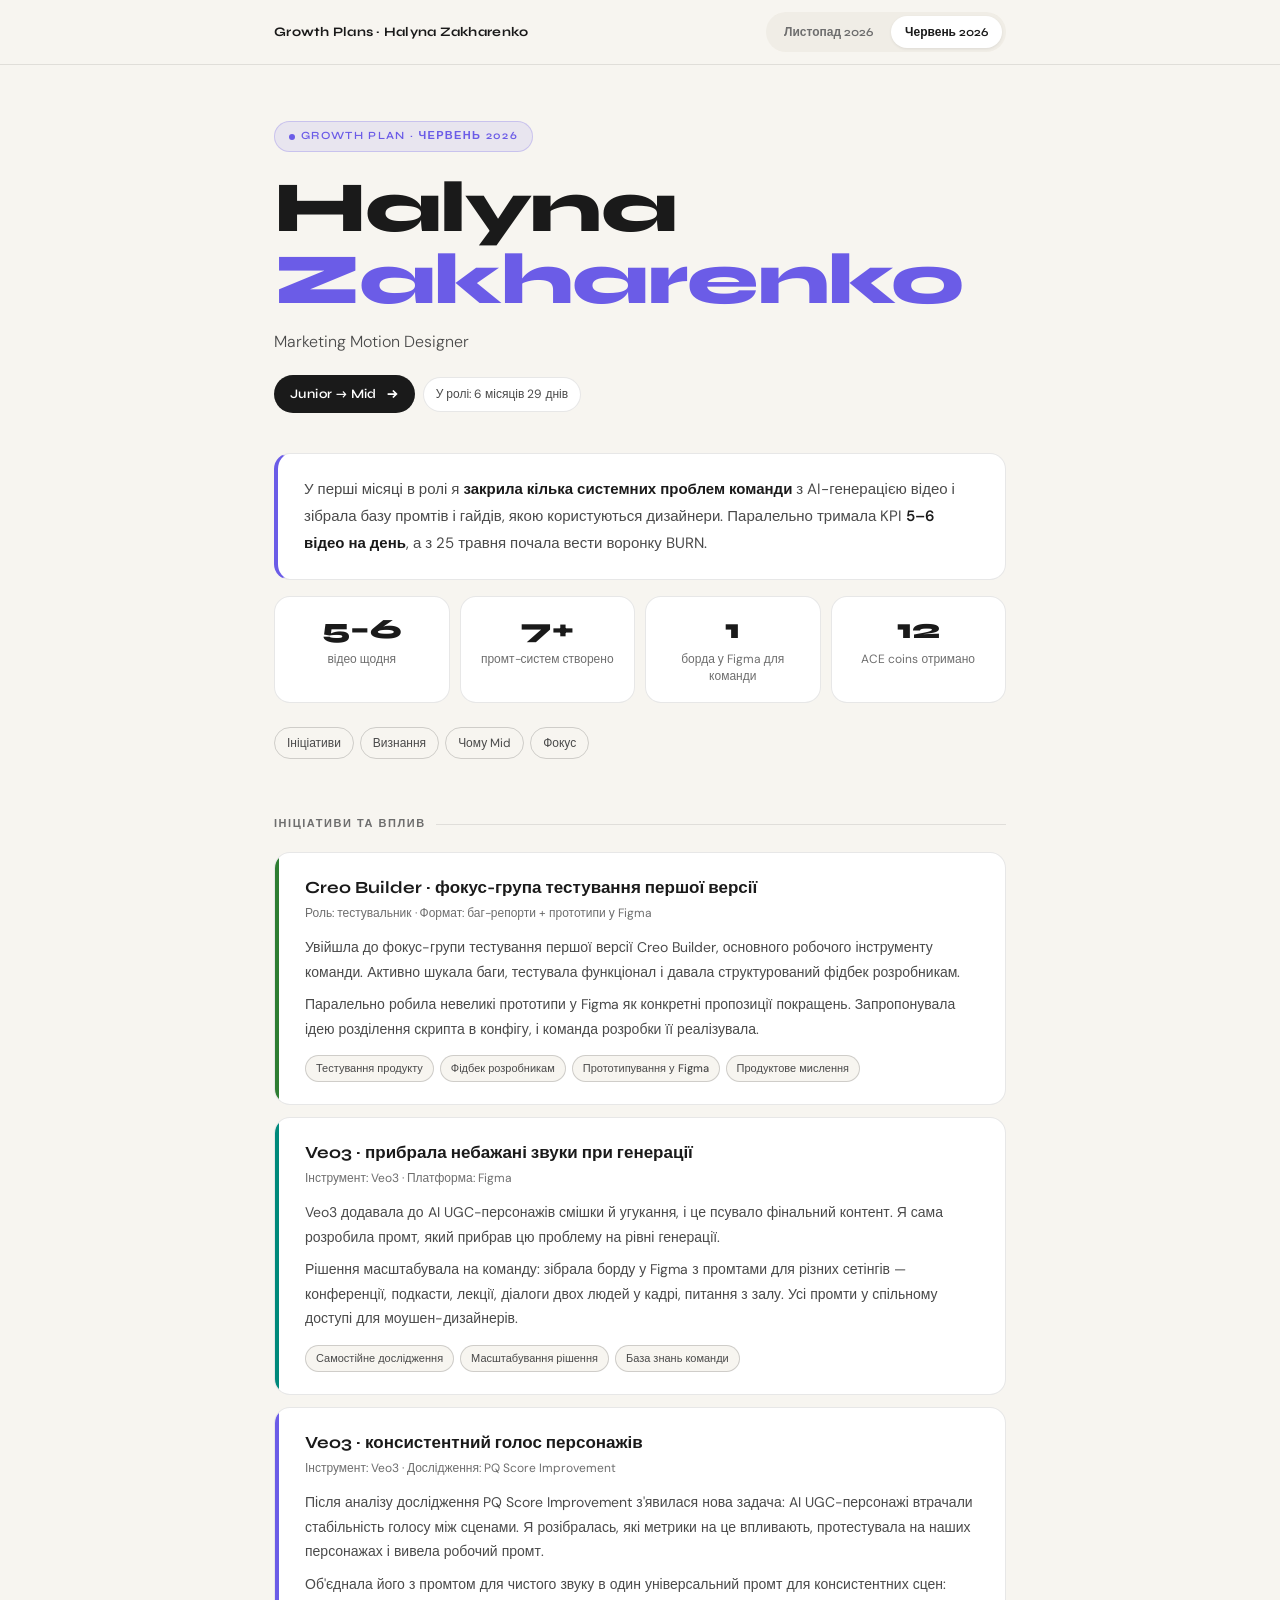
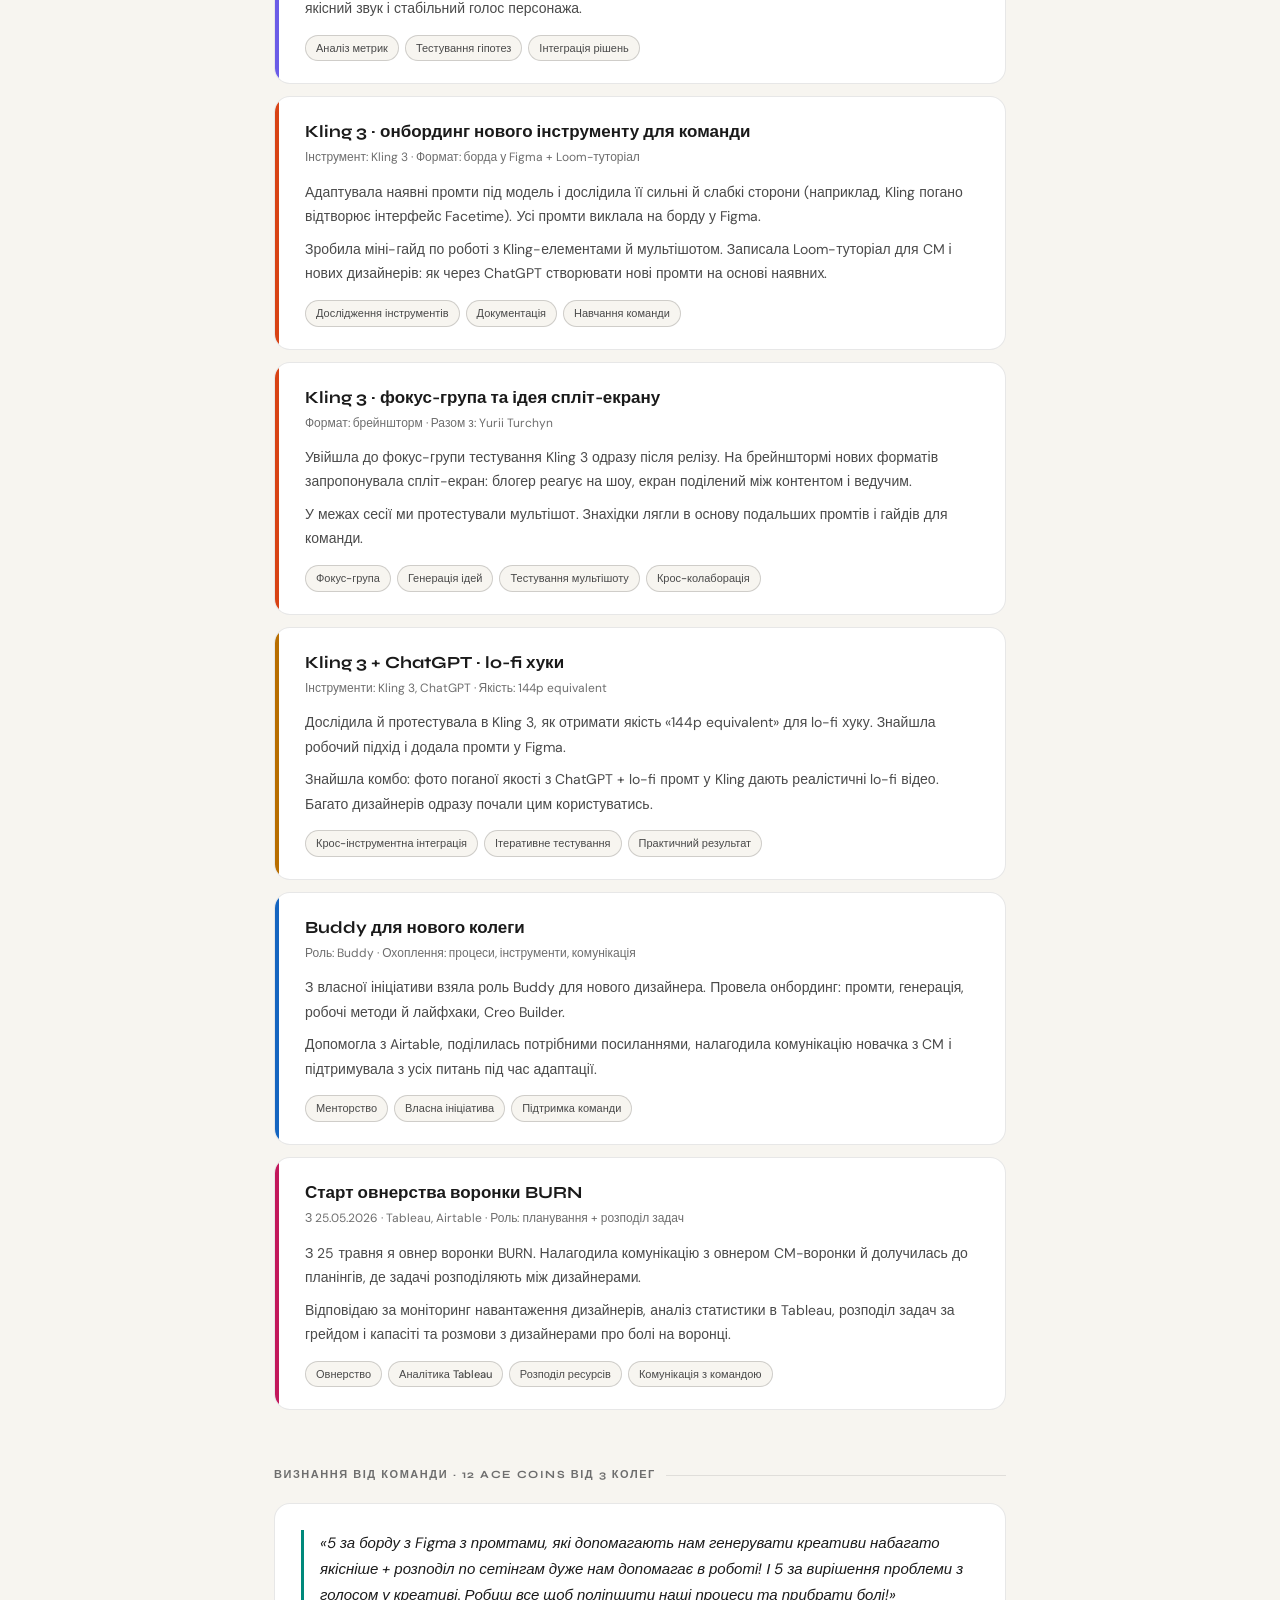
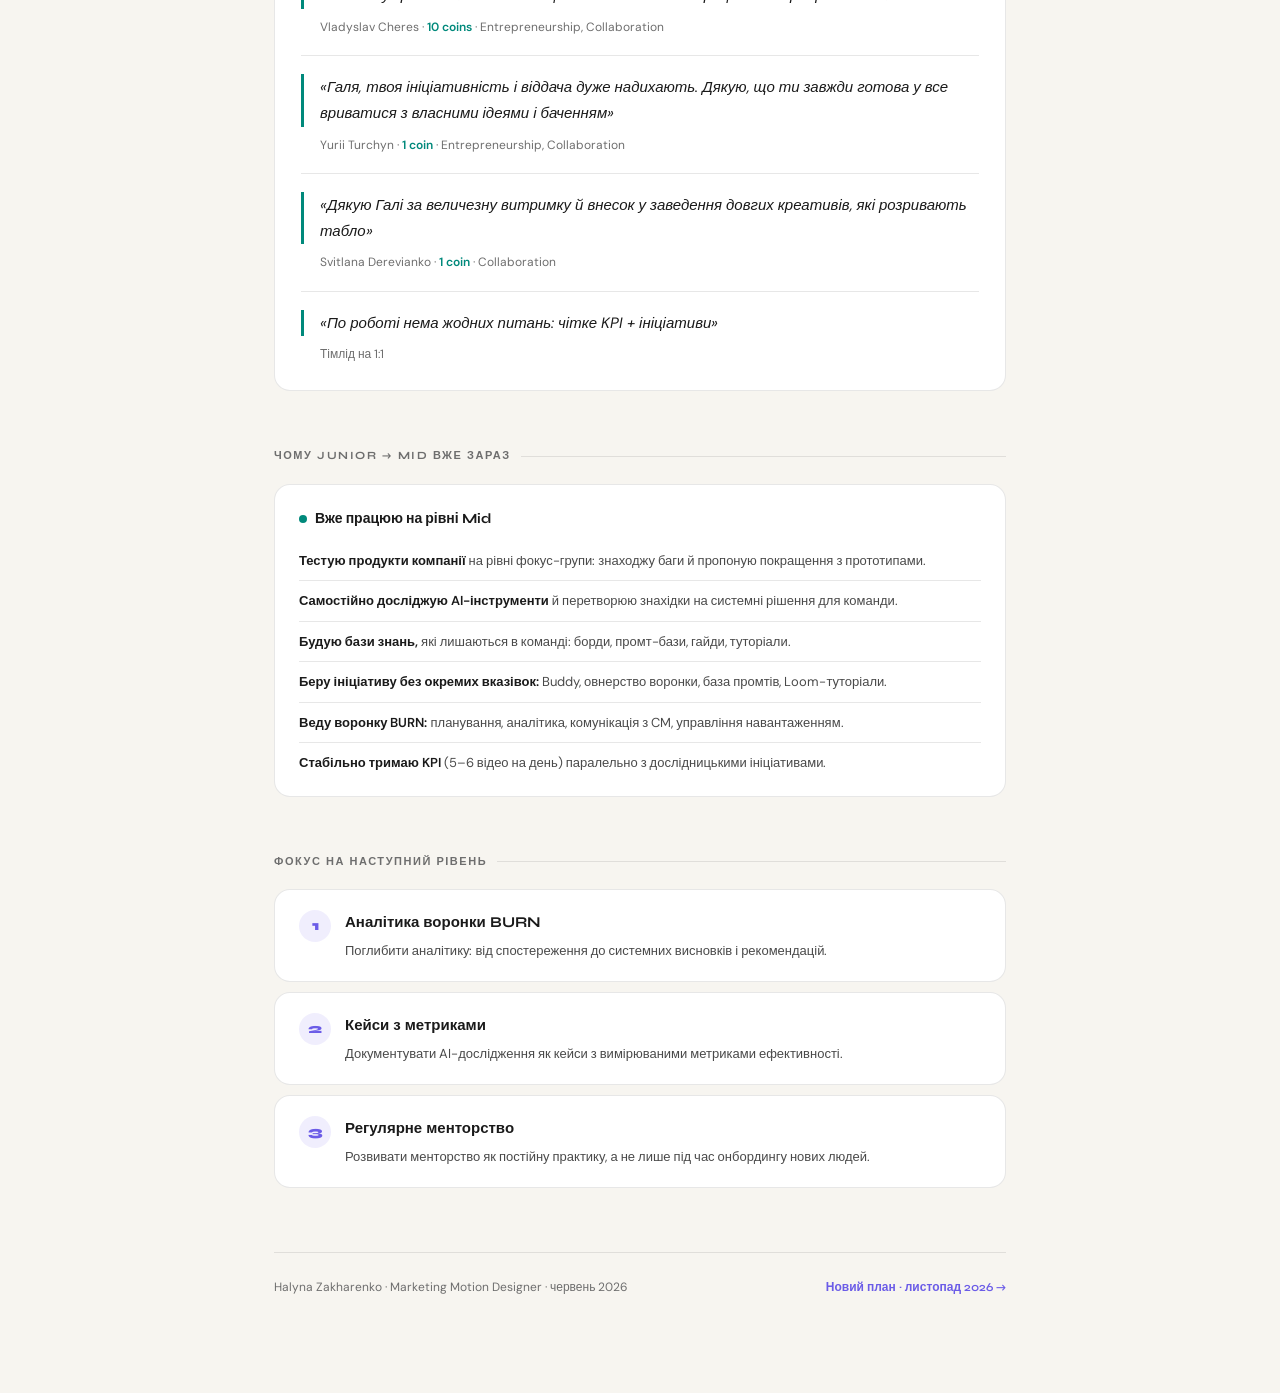
==== index.html @ 4dfcb48e "Restyle June 2026 growth plan with shared styles" ====
<!DOCTYPE html>
<html lang="uk">
<head>
<meta charset="UTF-8">
<meta name="viewport" content="width=device-width, initial-scale=1.0">
<meta name="robots" content="noindex, nofollow">
<title>Growth Plan · червень 2026</title>
<link rel="preconnect" href="https://fonts.googleapis.com">
<link rel="preconnect" href="https://fonts.gstatic.com" crossorigin>
<link href="https://fonts.googleapis.com/css2?family=Syne:wght@400;500;600;700;800&family=DM+Sans:ital,wght@0,300;0,400;0,500;0,600;1,300&display=swap" rel="stylesheet">
<link rel="stylesheet" href="assets/plan.css">
</head>
<body>
<header class="topbar">
  <div class="topbar-inner">
    <div class="brand">Growth Plans · Halyna Zakharenko</div>
    <nav class="switch" aria-label="Growth plans">
      <a href="2026-11/">Листопад 2026</a>
      <a href="./" aria-current="page">Червень 2026</a>
    </nav>
  </div>
</header>

<main class="page">
  <div class="hero">
    <div class="hero-tag">Growth Plan · червень 2026</div>
    <h1 class="hero-name">Halyna<br><span>Zakharenko</span></h1>
    <p class="hero-role">Marketing Motion Designer</p>
    <div class="hero-row">
      <span class="hero-goal">Junior → Mid <svg viewBox="0 0 16 16" fill="none" stroke="currentColor" stroke-width="2" aria-hidden="true"><path d="M3 8h10M9 4l4 4-4 4"/></svg></span>
      <span class="chip">У ролі: 6 місяців 29 днів</span>
    </div>
  </div>

  <p class="summary">
    У перші місяці в ролі я <strong>закрила кілька системних проблем команди</strong> з AI-генерацією відео і зібрала базу промтів і гайдів, якою користуються дизайнери. Паралельно тримала KPI <strong>5–6 відео на день</strong>, а з 25 травня почала вести воронку BURN.
  </p>

  <div class="metrics">
    <div class="metric"><div class="metric-val">5–6</div><div class="metric-label">відео щодня</div></div>
    <div class="metric"><div class="metric-val">7+</div><div class="metric-label">промт-систем створено</div></div>
    <div class="metric"><div class="metric-val">1</div><div class="metric-label">борда у Figma для команди</div></div>
    <div class="metric"><div class="metric-val">12</div><div class="metric-label">ACE coins отримано</div></div>
  </div>

  <nav class="toc" aria-label="Розділи">
    <a href="#initiatives">Ініціативи</a>
    <a href="#recognition">Визнання</a>
    <a href="#why">Чому Mid</a>
    <a href="#focus">Фокус</a>
  </nav>

  <section class="section" id="initiatives">
    <h2 class="section-label">Ініціативи та вплив</h2>

    <article class="card c-green">
      <h3 class="card-title">Creo Builder · фокус-група тестування першої версії</h3>
      <p class="card-meta">Роль: тестувальник · Формат: баг-репорти + прототипи у Figma</p>
      <div class="card-body">
        <p>Увійшла до фокус-групи тестування першої версії Creo Builder, основного робочого інструменту команди. Активно шукала баги, тестувала функціонал і давала структурований фідбек розробникам.</p>
        <p>Паралельно робила невеликі прототипи у Figma як конкретні пропозиції покращень. Запропонувала ідею розділення скрипта в конфігу, і команда розробки її реалізувала.</p>
      </div>
      <div class="tags"><span class="tag">Тестування продукту</span><span class="tag">Фідбек розробникам</span><span class="tag">Прототипування у Figma</span><span class="tag">Продуктове мислення</span></div>
    </article>

    <article class="card c-teal">
      <h3 class="card-title">Veo3 · прибрала небажані звуки при генерації</h3>
      <p class="card-meta">Інструмент: Veo3 · Платформа: Figma</p>
      <div class="card-body">
        <p>Veo3 додавала до AI UGC-персонажів смішки й угукання, і це псувало фінальний контент. Я сама розробила промт, який прибрав цю проблему на рівні генерації.</p>
        <p>Рішення масштабувала на команду: зібрала борду у Figma з промтами для різних сетінгів — конференції, подкасти, лекції, діалоги двох людей у кадрі, питання з залу. Усі промти у спільному доступі для моушен-дизайнерів.</p>
      </div>
      <div class="tags"><span class="tag">Самостійне дослідження</span><span class="tag">Масштабування рішення</span><span class="tag">База знань команди</span></div>
    </article>

    <article class="card c-purple">
      <h3 class="card-title">Veo3 · консистентний голос персонажів</h3>
      <p class="card-meta">Інструмент: Veo3 · Дослідження: PQ Score Improvement</p>
      <div class="card-body">
        <p>Після аналізу дослідження PQ Score Improvement з'явилася нова задача: AI UGC-персонажі втрачали стабільність голосу між сценами. Я розібралась, які метрики на це впливають, протестувала на наших персонажах і вивела робочий промт.</p>
        <p>Об'єднала його з промтом для чистого звуку в один універсальний промт для консистентних сцен: якісний звук і стабільний голос персонажа.</p>
      </div>
      <div class="tags"><span class="tag">Аналіз метрик</span><span class="tag">Тестування гіпотез</span><span class="tag">Інтеграція рішень</span></div>
    </article>

    <article class="card c-coral">
      <h3 class="card-title">Kling 3 · онбординг нового інструменту для команди</h3>
      <p class="card-meta">Інструмент: Kling 3 · Формат: борда у Figma + Loom-туторіал</p>
      <div class="card-body">
        <p>Адаптувала наявні промти під модель і дослідила її сильні й слабкі сторони (наприклад, Kling погано відтворює інтерфейс Facetime). Усі промти виклала на борду у Figma.</p>
        <p>Зробила міні-гайд по роботі з Kling-елементами й мультішотом. Записала Loom-туторіал для CM і нових дизайнерів: як через ChatGPT створювати нові промти на основі наявних.</p>
      </div>
      <div class="tags"><span class="tag">Дослідження інструментів</span><span class="tag">Документація</span><span class="tag">Навчання команди</span></div>
    </article>

    <article class="card c-coral">
      <h3 class="card-title">Kling 3 · фокус-група та ідея спліт-екрану</h3>
      <p class="card-meta">Формат: брейншторм · Разом з: Yurii Turchyn</p>
      <div class="card-body">
        <p>Увійшла до фокус-групи тестування Kling 3 одразу після релізу. На брейнштормі нових форматів запропонувала спліт-екран: блогер реагує на шоу, екран поділений між контентом і ведучим.</p>
        <p>У межах сесії ми протестували мультішот. Знахідки лягли в основу подальших промтів і гайдів для команди.</p>
      </div>
      <div class="tags"><span class="tag">Фокус-група</span><span class="tag">Генерація ідей</span><span class="tag">Тестування мультішоту</span><span class="tag">Крос-колаборація</span></div>
    </article>

    <article class="card c-amber">
      <h3 class="card-title">Kling 3 + ChatGPT · lo-fi хуки</h3>
      <p class="card-meta">Інструменти: Kling 3, ChatGPT · Якість: 144p equivalent</p>
      <div class="card-body">
        <p>Дослідила й протестувала в Kling 3, як отримати якість «144p equivalent» для lo-fi хуку. Знайшла робочий підхід і додала промти у Figma.</p>
        <p>Знайшла комбо: фото поганої якості з ChatGPT + lo-fi промт у Kling дають реалістичні lo-fi відео. Багато дизайнерів одразу почали цим користуватись.</p>
      </div>
      <div class="tags"><span class="tag">Крос-інструментна інтеграція</span><span class="tag">Ітеративне тестування</span><span class="tag">Практичний результат</span></div>
    </article>

    <article class="card c-blue">
      <h3 class="card-title">Buddy для нового колеги</h3>
      <p class="card-meta">Роль: Buddy · Охоплення: процеси, інструменти, комунікація</p>
      <div class="card-body">
        <p>З власної ініціативи взяла роль Buddy для нового дизайнера. Провела онбординг: промти, генерація, робочі методи й лайфхаки, Creo Builder.</p>
        <p>Допомогла з Airtable, поділилась потрібними посиланнями, налагодила комунікацію новачка з CM і підтримувала з усіх питань під час адаптації.</p>
      </div>
      <div class="tags"><span class="tag">Менторство</span><span class="tag">Власна ініціатива</span><span class="tag">Підтримка команди</span></div>
    </article>

    <article class="card c-pink">
      <h3 class="card-title">Старт овнерства воронки BURN</h3>
      <p class="card-meta">З 25.05.2026 · Tableau, Airtable · Роль: планування + розподіл задач</p>
      <div class="card-body">
        <p>З 25 травня я овнер воронки BURN. Налагодила комунікацію з овнером CM-воронки й долучилась до планінгів, де задачі розподіляють між дизайнерами.</p>
        <p>Відповідаю за моніторинг навантаження дизайнерів, аналіз статистики в Tableau, розподіл задач за грейдом і капасіті та розмови з дизайнерами про болі на воронці.</p>
      </div>
      <div class="tags"><span class="tag">Овнерство</span><span class="tag">Аналітика Tableau</span><span class="tag">Розподіл ресурсів</span><span class="tag">Комунікація з командою</span></div>
    </article>
  </section>

  <section class="section" id="recognition">
    <h2 class="section-label">Визнання від команди · 12 ACE coins від 3 колег</h2>
    <div class="quotes">
      <div class="quote">
        <p class="quote-text">«5 за борду з Figma з промтами, які допомагають нам генерувати креативи набагато якісніше + розподіл по сетінгам дуже нам допомагає в роботі! І 5 за вирішення проблеми з голосом у креативі. Робиш все щоб поліпшити наші процеси та прибрати болі!»</p>
        <p class="quote-meta">Vladyslav Cheres · <b>10 coins</b> · Entrepreneurship, Collaboration</p>
      </div>
      <div class="quote">
        <p class="quote-text">«Галя, твоя ініціативність і віддача дуже надихають. Дякую, що ти завжди готова у все вриватися з власними ідеями і баченням»</p>
        <p class="quote-meta">Yurii Turchyn · <b>1 coin</b> · Entrepreneurship, Collaboration</p>
      </div>
      <div class="quote">
        <p class="quote-text">«Дякую Галі за величезну витримку й внесок у заведення довгих креативів, які розривають табло»</p>
        <p class="quote-meta">Svitlana Derevianko · <b>1 coin</b> · Collaboration</p>
      </div>
      <div class="quote">
        <p class="quote-text">«По роботі нема жодних питань: чітке KPI + ініціативи»</p>
        <p class="quote-meta">Тімлід на 1:1</p>
      </div>
    </div>
  </section>

  <section class="section" id="why">
    <h2 class="section-label">Чому Junior → Mid вже зараз</h2>
    <div class="panel" style="--c: var(--teal)">
      <h3 class="panel-title">Вже працюю на рівні Mid</h3>
      <div class="item"><b>Тестую продукти компанії</b> на рівні фокус-групи: знаходжу баги й пропоную покращення з прототипами.</div>
      <div class="item"><b>Самостійно досліджую AI-інструменти</b> й перетворюю знахідки на системні рішення для команди.</div>
      <div class="item"><b>Будую бази знань,</b> які лишаються в команді: борди, промт-бази, гайди, туторіали.</div>
      <div class="item"><b>Беру ініціативу без окремих вказівок:</b> Buddy, овнерство воронки, база промтів, Loom-туторіали.</div>
      <div class="item"><b>Веду воронку BURN:</b> планування, аналітика, комунікація з CM, управління навантаженням.</div>
      <div class="item"><b>Стабільно тримаю KPI</b> (5–6 відео на день) паралельно з дослідницькими ініціативами.</div>
    </div>
  </section>

  <section class="section" id="focus">
    <h2 class="section-label">Фокус на наступний рівень</h2>
    <div class="goal">
      <div class="goal-num">1</div>
      <div><h3 class="goal-title">Аналітика воронки BURN</h3><p class="goal-body">Поглибити аналітику: від спостереження до системних висновків і рекомендацій.</p></div>
    </div>
    <div class="goal">
      <div class="goal-num">2</div>
      <div><h3 class="goal-title">Кейси з метриками</h3><p class="goal-body">Документувати AI-дослідження як кейси з вимірюваними метриками ефективності.</p></div>
    </div>
    <div class="goal">
      <div class="goal-num">3</div>
      <div><h3 class="goal-title">Регулярне менторство</h3><p class="goal-body">Розвивати менторство як постійну практику, а не лише під час онбордингу нових людей.</p></div>
    </div>
  </section>

  <footer class="footer">
    <span>Halyna Zakharenko · Marketing Motion Designer · червень 2026</span>
    <a href="2026-11/">Новий план · листопад 2026 →</a>
  </footer>
</main>
</body>
</html>
---- assets/plan.css ----
/* Shared styles for all growth plans */
*, *::before, *::after { box-sizing: border-box; margin: 0; padding: 0; }

:root {
  --bg: #F7F5F0; --surface: #FFFFFF; --surface2: #F0EDE6;
  --ink: #1A1A1A; --text: #4A4A4A; --muted: #6E6E6E;
  --border: rgba(26,26,26,0.1); --border-strong: rgba(26,26,26,0.18);
  --accent: #6B5CE7; --accent-soft: rgba(107,92,231,0.1); --accent-line: rgba(107,92,231,0.25);
  --pink: #C2185B; --teal: #00897B; --amber: #B86E00; --blue: #1565C0; --green: #2E7D32; --coral: #D84315;
  --btn-bg: #1A1A1A; --btn-fg: #FFFFFF;
  --topbar: rgba(247,245,240,0.85);
  --font-display: 'Syne', sans-serif; --font-body: 'DM Sans', sans-serif;
  --radius: 16px; --radius-sm: 10px;
}
@media (prefers-color-scheme: dark) {
  :root:not([data-theme="light"]) {
    --bg: #141414; --surface: #1E1E1E; --surface2: #262626;
    --ink: #F2F0EB; --text: #C9C6BF; --muted: #9C988F;
    --border: rgba(255,255,255,0.09); --border-strong: rgba(255,255,255,0.18);
    --accent: #A79DFF; --accent-soft: rgba(167,157,255,0.12); --accent-line: rgba(167,157,255,0.3);
    --pink: #F06292; --teal: #4DB6AC; --amber: #FFB74D; --blue: #64B5F6; --green: #81C784; --coral: #FF8A65;
    --btn-bg: #F2F0EB; --btn-fg: #141414;
    --topbar: rgba(20,20,20,0.85);
  }
}
:root[data-theme="dark"] {
  --bg: #141414; --surface: #1E1E1E; --surface2: #262626;
  --ink: #F2F0EB; --text: #C9C6BF; --muted: #9C988F;
  --border: rgba(255,255,255,0.09); --border-strong: rgba(255,255,255,0.18);
  --accent: #A79DFF; --accent-soft: rgba(167,157,255,0.12); --accent-line: rgba(167,157,255,0.3);
  --pink: #F06292; --teal: #4DB6AC; --amber: #FFB74D; --blue: #64B5F6; --green: #81C784; --coral: #FF8A65;
  --btn-bg: #F2F0EB; --btn-fg: #141414;
  --topbar: rgba(20,20,20,0.85);
}

html { scroll-behavior: smooth; }
body { background: var(--bg); color: var(--ink); font-family: var(--font-body); font-size: 15px; line-height: 1.7; -webkit-font-smoothing: antialiased; min-height: 100vh; }
a { color: var(--accent); text-underline-offset: 3px; }
a:focus-visible { outline: 2px solid var(--accent); outline-offset: 3px; border-radius: 6px; }

/* Top bar: switch between plans */
.topbar { position: sticky; top: 0; z-index: 10; background: var(--topbar); backdrop-filter: saturate(1.4) blur(10px); -webkit-backdrop-filter: saturate(1.4) blur(10px); border-bottom: 1px solid var(--border); }
.topbar-inner { max-width: 780px; margin: 0 auto; padding: 12px 24px; display: flex; align-items: center; justify-content: space-between; gap: 16px; }
.brand { font-family: var(--font-display); font-size: 13px; font-weight: 700; letter-spacing: 0.02em; color: var(--ink); white-space: nowrap; }
.switch { display: flex; gap: 4px; background: var(--surface2); padding: 4px; border-radius: 40px; }
.switch a { font-family: var(--font-display); font-size: 12px; font-weight: 600; color: var(--muted); text-decoration: none; padding: 6px 14px; border-radius: 40px; white-space: nowrap; transition: color .15s, background .15s; }
.switch a:hover { color: var(--ink); }
.switch a[aria-current="page"] { background: var(--surface); color: var(--ink); box-shadow: 0 1px 3px rgba(0,0,0,0.08); }

.page { max-width: 780px; margin: 0 auto; padding: 56px 24px 96px; }

/* Hero */
.hero { margin-bottom: 40px; }
.hero-tag { display: inline-flex; align-items: center; gap: 6px; font-family: var(--font-display); font-size: 11px; font-weight: 600; letter-spacing: 0.12em; text-transform: uppercase; color: var(--accent); background: var(--accent-soft); border: 1px solid var(--accent-line); padding: 5px 14px; border-radius: 40px; margin-bottom: 20px; }
.hero-tag::before { content: ''; width: 6px; height: 6px; border-radius: 50%; background: var(--accent); }
.hero-name { font-family: var(--font-display); font-size: clamp(40px, 9vw, 72px); font-weight: 800; line-height: 1.0; letter-spacing: -0.02em; margin-bottom: 12px; }
.hero-name span { color: var(--accent); }
.hero-role { font-size: 16px; color: var(--text); font-weight: 300; margin-bottom: 20px; }
.hero-row { display: flex; flex-wrap: wrap; align-items: center; gap: 8px; }
.chip { font-size: 12px; color: var(--text); background: var(--surface); border: 1px solid var(--border); padding: 6px 12px; border-radius: 40px; }
.hero-goal { display: inline-flex; align-items: center; gap: 8px; background: var(--btn-bg); color: var(--btn-fg); font-family: var(--font-display); font-size: 13px; font-weight: 600; letter-spacing: 0.03em; padding: 8px 16px; border-radius: 40px; }
.hero-goal svg { width: 14px; height: 14px; }

/* Summary */
.summary { background: var(--surface); border: 1px solid var(--border); border-left: 4px solid var(--accent); border-radius: var(--radius); padding: 22px 26px; margin-bottom: 16px; color: var(--text); line-height: 1.8; }
.summary strong { color: var(--ink); font-weight: 600; }

/* Metrics */
.metrics { display: grid; grid-template-columns: repeat(4, 1fr); gap: 10px; margin-bottom: 56px; }
.metric { background: var(--surface); border: 1px solid var(--border); border-radius: var(--radius); padding: 18px 14px; text-align: center; }
.metric-val { font-family: var(--font-display); font-size: 28px; font-weight: 800; line-height: 1; margin-bottom: 8px; }
.metric-val small { font-size: 15px; font-weight: 600; color: var(--muted); }
.metric-label { font-size: 12px; color: var(--muted); line-height: 1.35; }

/* Section nav */
.toc { display: flex; flex-wrap: wrap; gap: 6px; margin: -32px 0 56px; }
.toc a { font-size: 12px; color: var(--text); text-decoration: none; padding: 5px 12px; border: 1px solid var(--border-strong); border-radius: 40px; transition: border-color .15s, color .15s; }
.toc a:hover { color: var(--accent); border-color: var(--accent); }

/* Sections */
.section { margin-bottom: 56px; scroll-margin-top: 72px; }
.section-label { font-family: var(--font-display); font-size: 11px; font-weight: 700; letter-spacing: 0.14em; text-transform: uppercase; color: var(--muted); margin-bottom: 18px; display: flex; align-items: center; gap: 10px; }
.section-label::after { content: ''; flex: 1; height: 1px; background: var(--border); }

/* Achievement cards */
.card { --c: var(--accent); background: var(--surface); border: 1px solid var(--border); border-radius: var(--radius); padding: 24px 26px 22px 30px; margin-bottom: 12px; position: relative; overflow: hidden; }
.card::before { content: ''; position: absolute; inset: 0 auto 0 0; width: 4px; background: var(--c); }
.c-pink { --c: var(--pink); } .c-teal { --c: var(--teal); } .c-purple { --c: var(--accent); }
.c-amber { --c: var(--amber); } .c-blue { --c: var(--blue); } .c-green { --c: var(--green); } .c-coral { --c: var(--coral); }
.card-title { font-family: var(--font-display); font-size: 17px; font-weight: 700; line-height: 1.3; }
.card-meta { font-size: 12px; color: var(--muted); margin: 4px 0 12px; }
.card-body { font-size: 14px; color: var(--text); line-height: 1.75; margin-bottom: 14px; }
.card-body p + p { margin-top: 8px; }
.tags { display: flex; flex-wrap: wrap; gap: 6px; }
.tag { font-size: 11px; font-weight: 500; padding: 3px 10px; border-radius: 20px; border: 1px solid var(--border-strong); color: var(--text); background: var(--bg); }

/* Two-column panels */
.grid2 { display: grid; grid-template-columns: 1fr 1fr; gap: 12px; }
.panel { background: var(--surface); border: 1px solid var(--border); border-radius: var(--radius); padding: 22px 24px; }
.panel-title { font-family: var(--font-display); font-size: 14px; font-weight: 700; margin-bottom: 10px; display: flex; align-items: center; gap: 8px; }
.panel-title::before { content: ''; width: 8px; height: 8px; border-radius: 50%; background: var(--c, var(--accent)); flex-shrink: 0; }
.item { font-size: 13px; color: var(--text); line-height: 1.65; padding: 9px 0; border-bottom: 1px solid var(--border); }
.item:last-child { border-bottom: none; padding-bottom: 0; }
.item b { color: var(--ink); font-weight: 600; }

/* Before / after */
.compare { background: var(--surface); border: 1px solid var(--border); border-radius: var(--radius); overflow: hidden; }
.compare-row { display: grid; grid-template-columns: 1fr 1.2fr 1.6fr; gap: 16px; padding: 14px 24px; border-bottom: 1px solid var(--border); font-size: 13px; color: var(--text); line-height: 1.6; }
.compare-row:last-child { border-bottom: none; }
.compare-head { background: var(--surface2); font-family: var(--font-display); font-size: 10px; font-weight: 700; letter-spacing: 0.12em; text-transform: uppercase; color: var(--muted); }
.compare-row .dir { font-family: var(--font-display); font-weight: 700; color: var(--ink); }
.compare-row .now { color: var(--ink); }

/* Recognition */
.quotes { background: var(--surface); border: 1px solid var(--border); border-radius: var(--radius); padding: 8px 26px; }
.quote { padding: 18px 0; border-bottom: 1px solid var(--border); }
.quote:last-child { border-bottom: none; }
.quote-text { font-size: 15px; color: var(--ink); line-height: 1.75; font-style: italic; border-left: 3px solid var(--teal); padding-left: 16px; margin-bottom: 8px; }
.quote-meta { font-size: 12px; color: var(--muted); padding-left: 19px; }
.quote-meta b { color: var(--teal); font-weight: 600; }

/* Goals */
.goal { background: var(--surface); border: 1px solid var(--border); border-radius: var(--radius); padding: 20px 24px; margin-bottom: 10px; display: grid; grid-template-columns: 32px 1fr; gap: 14px; }
.goal-num { width: 32px; height: 32px; border-radius: 50%; background: var(--accent-soft); color: var(--accent); font-family: var(--font-display); font-weight: 800; font-size: 14px; display: flex; align-items: center; justify-content: center; }
.goal-title { font-family: var(--font-display); font-size: 15px; font-weight: 700; margin-bottom: 4px; }
.goal-body { font-size: 13px; color: var(--text); line-height: 1.65; }
.goal-check { margin-top: 8px; font-size: 12px; color: var(--muted); }

/* Footer */
.footer { margin-top: 64px; padding-top: 24px; border-top: 1px solid var(--border); display: flex; justify-content: space-between; align-items: center; gap: 16px; flex-wrap: wrap; font-size: 12px; color: var(--muted); }
.footer a { font-family: var(--font-display); font-weight: 600; text-decoration: none; }

/* Motion */
@keyframes fadeUp { from { opacity: 0; transform: translateY(16px); } to { opacity: 1; transform: none; } }
.hero, .summary, .metrics { animation: fadeUp .5s ease both; }
.summary { animation-delay: .05s; } .metrics { animation-delay: .1s; }
@media (prefers-reduced-motion: reduce) { html { scroll-behavior: auto; } .hero, .summary, .metrics { animation: none; } }

/* Mobile */
@media (max-width: 600px) {
  .topbar-inner { padding: 10px 16px; }
  .brand { display: none; }
  .switch { width: 100%; } .switch a { flex: 1; text-align: center; }
  .page { padding: 36px 16px 72px; }
  .metrics { grid-template-columns: repeat(2, 1fr); }
  .grid2 { grid-template-columns: 1fr; }
  .card { padding: 20px 18px 18px 22px; }
  .compare-row { grid-template-columns: 1fr; gap: 2px; padding: 14px 18px; }
  .compare-head { display: none; }
  .compare-row .was::before { content: 'Було: '; color: var(--muted); }
  .compare-row .now::before { content: 'Стало: '; color: var(--muted); }
  .quotes { padding: 4px 18px; }
}
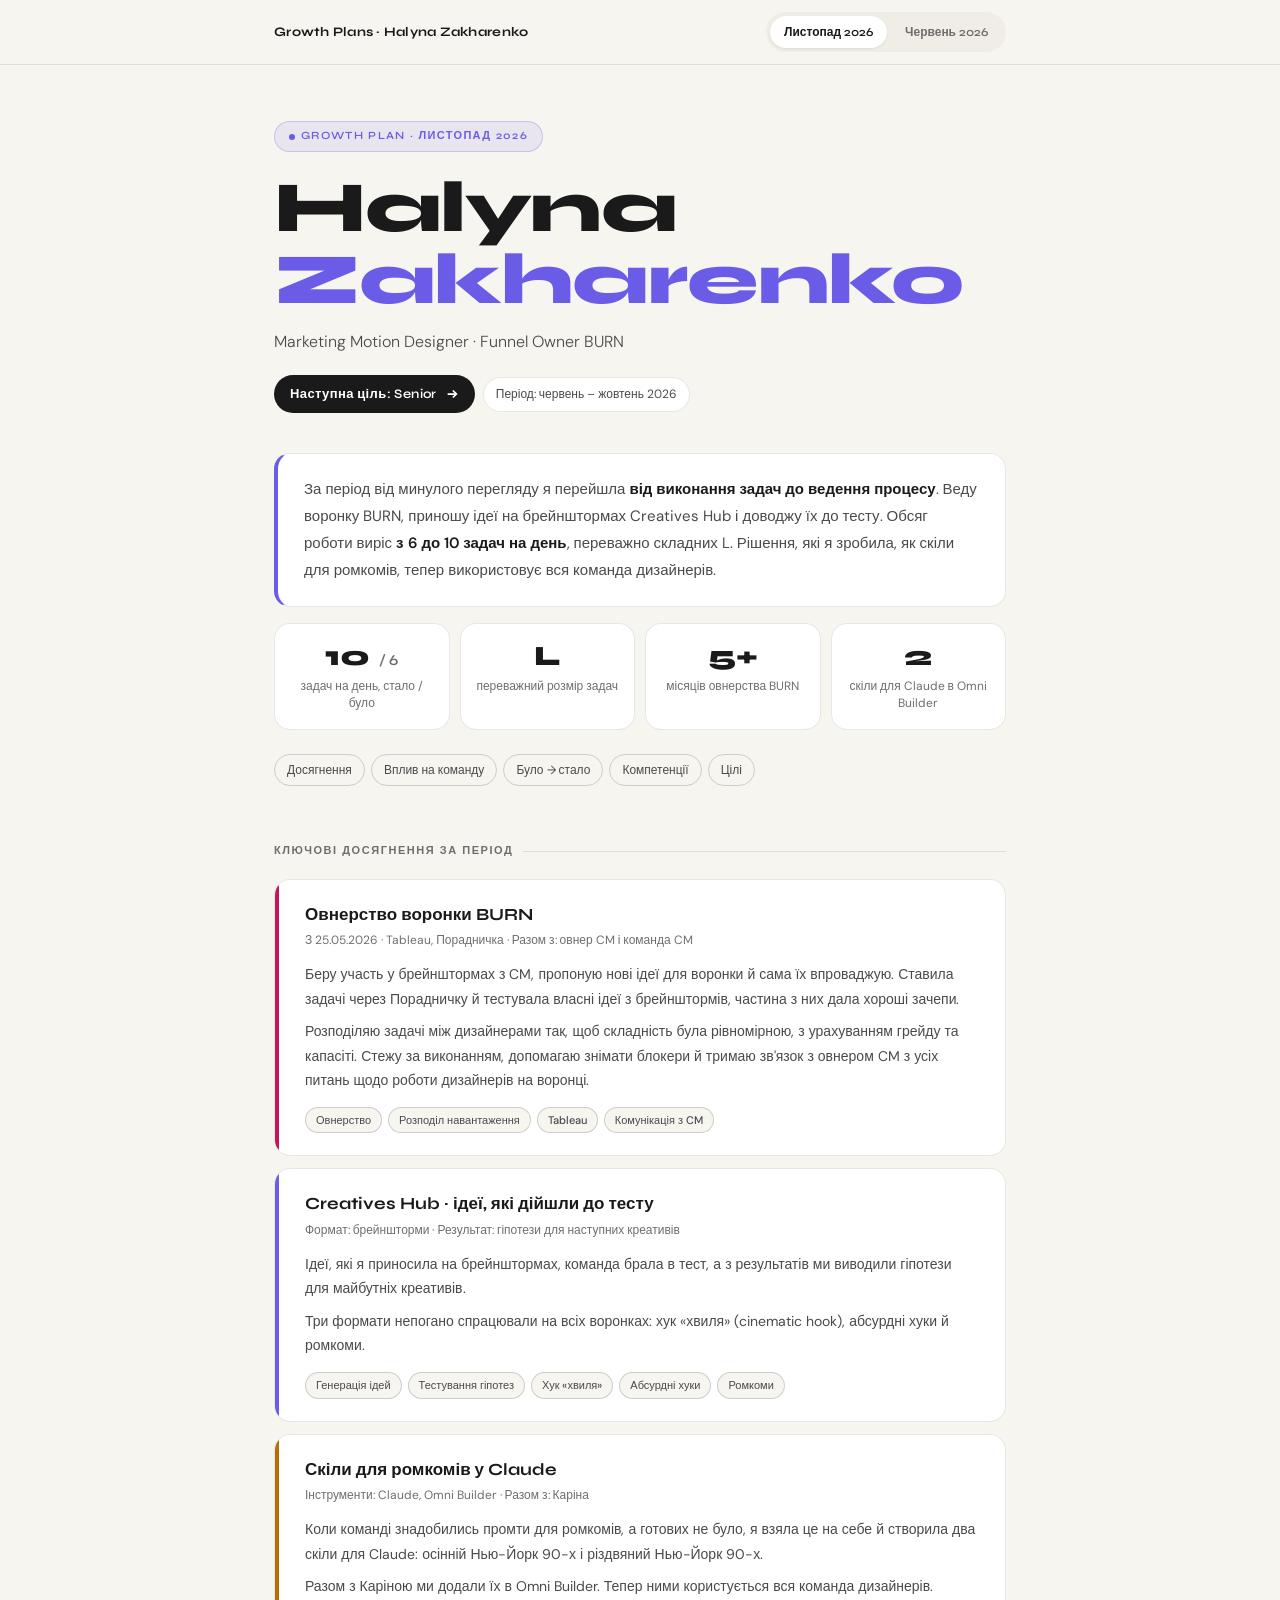
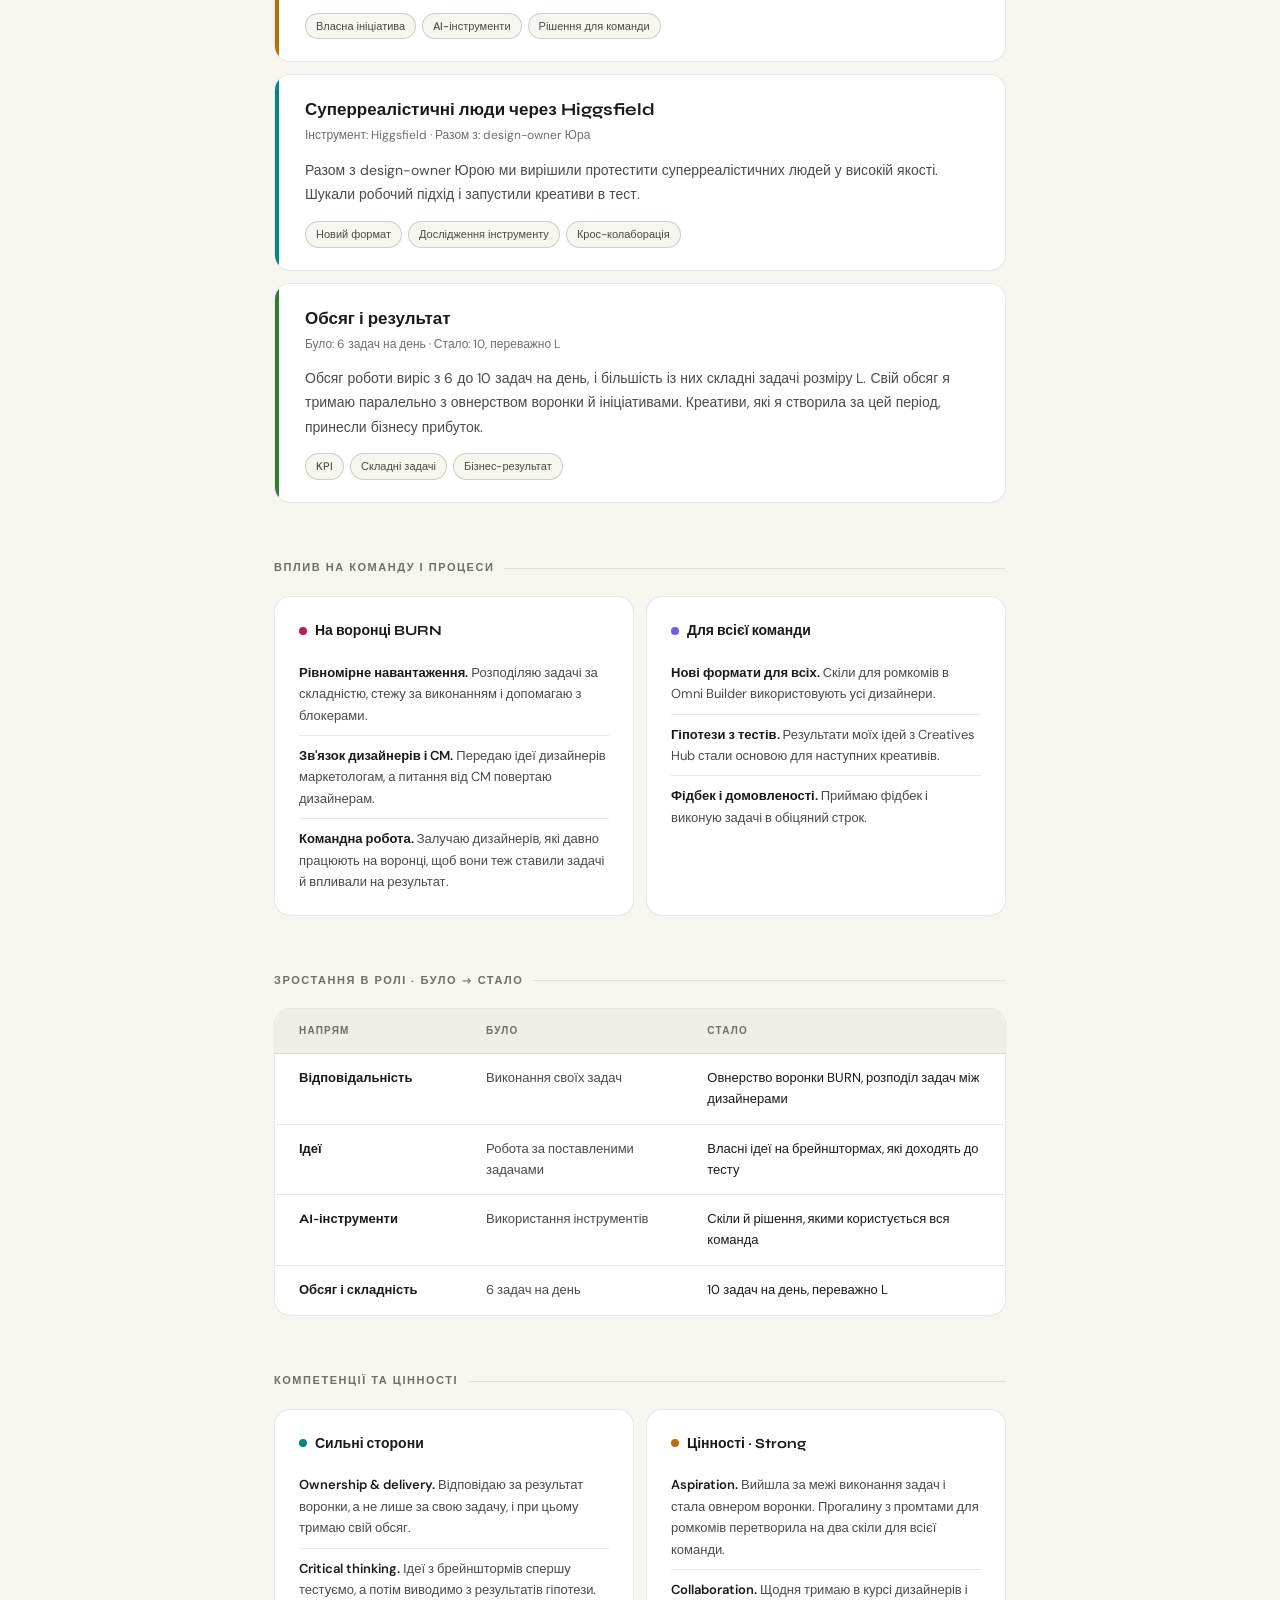
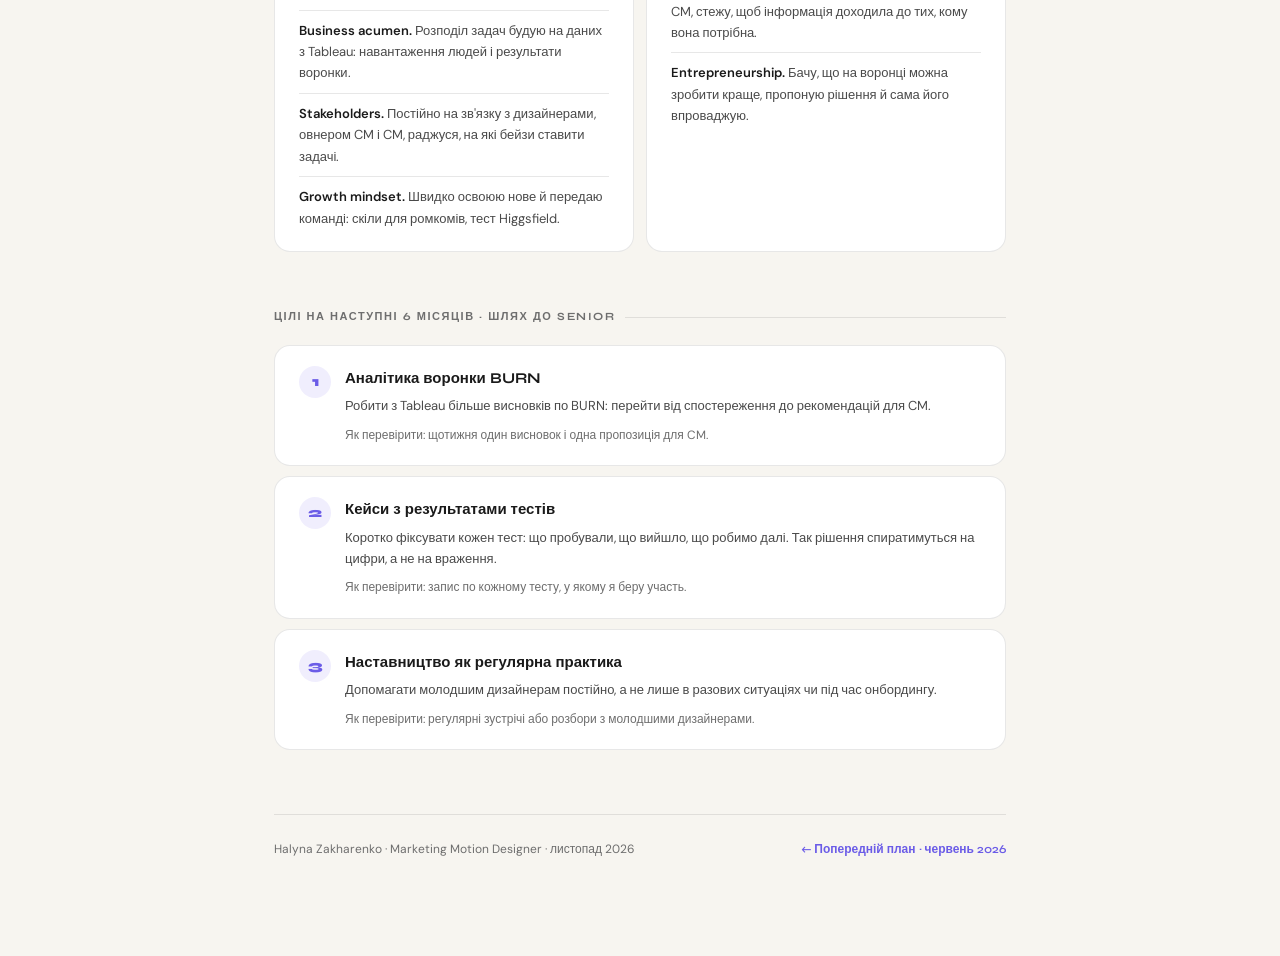
==== commit f4fab1a7: "Show latest growth plan at the root" ====
--- a/index.html
+++ b/index.html
@@ -4,7 +4,7 @@
 <meta charset="UTF-8">
 <meta name="viewport" content="width=device-width, initial-scale=1.0">
 <meta name="robots" content="noindex, nofollow">
-<title>Growth Plan · червень 2026</title>
+<title>Growth Plan · листопад 2026</title>
 <link rel="preconnect" href="https://fonts.googleapis.com">
 <link rel="preconnect" href="https://fonts.gstatic.com" crossorigin>
 <link href="https://fonts.googleapis.com/css2?family=Syne:wght@400;500;600;700;800&family=DM+Sans:ital,wght@0,300;0,400;0,500;0,600;1,300&display=swap" rel="stylesheet">
@@ -15,179 +15,162 @@
   <div class="topbar-inner">
     <div class="brand">Growth Plans · Halyna Zakharenko</div>
     <nav class="switch" aria-label="Growth plans">
-      <a href="2026-11/">Листопад 2026</a>
-      <a href="./" aria-current="page">Червень 2026</a>
+      <a href="./" aria-current="page">Листопад 2026</a>
+      <a href="2026-06/">Червень 2026</a>
     </nav>
   </div>
 </header>
 
 <main class="page">
   <div class="hero">
-    <div class="hero-tag">Growth Plan · червень 2026</div>
+    <div class="hero-tag">Growth Plan · листопад 2026</div>
     <h1 class="hero-name">Halyna<br><span>Zakharenko</span></h1>
-    <p class="hero-role">Marketing Motion Designer</p>
+    <p class="hero-role">Marketing Motion Designer · Funnel Owner BURN</p>
     <div class="hero-row">
-      <span class="hero-goal">Junior → Mid <svg viewBox="0 0 16 16" fill="none" stroke="currentColor" stroke-width="2" aria-hidden="true"><path d="M3 8h10M9 4l4 4-4 4"/></svg></span>
-      <span class="chip">У ролі: 6 місяців 29 днів</span>
+      <span class="hero-goal">Наступна ціль: Senior <svg viewBox="0 0 16 16" fill="none" stroke="currentColor" stroke-width="2" aria-hidden="true"><path d="M3 8h10M9 4l4 4-4 4"/></svg></span>
+      <span class="chip">Період: червень – жовтень 2026</span>
     </div>
   </div>
 
   <p class="summary">
-    У перші місяці в ролі я <strong>закрила кілька системних проблем команди</strong> з AI-генерацією відео і зібрала базу промтів і гайдів, якою користуються дизайнери. Паралельно тримала KPI <strong>5–6 відео на день</strong>, а з 25 травня почала вести воронку BURN.
+    За період від минулого перегляду я перейшла <strong>від виконання задач до ведення процесу</strong>. Веду воронку BURN, приношу ідеї на брейнштормах Creatives Hub і доводжу їх до тесту. Обсяг роботи виріс <strong>з 6 до 10 задач на день</strong>, переважно складних L. Рішення, які я зробила, як скіли для ромкомів, тепер використовує вся команда дизайнерів.
   </p>
 
   <div class="metrics">
-    <div class="metric"><div class="metric-val">5–6</div><div class="metric-label">відео щодня</div></div>
-    <div class="metric"><div class="metric-val">7+</div><div class="metric-label">промт-систем створено</div></div>
-    <div class="metric"><div class="metric-val">1</div><div class="metric-label">борда у Figma для команди</div></div>
-    <div class="metric"><div class="metric-val">12</div><div class="metric-label">ACE coins отримано</div></div>
+    <div class="metric"><div class="metric-val">10 <small>/ 6</small></div><div class="metric-label">задач на день, стало / було</div></div>
+    <div class="metric"><div class="metric-val">L</div><div class="metric-label">переважний розмір задач</div></div>
+    <div class="metric"><div class="metric-val">5+</div><div class="metric-label">місяців овнерства BURN</div></div>
+    <div class="metric"><div class="metric-val">2</div><div class="metric-label">скіли для Claude в Omni Builder</div></div>
   </div>
 
   <nav class="toc" aria-label="Розділи">
-    <a href="#initiatives">Ініціативи</a>
-    <a href="#recognition">Визнання</a>
-    <a href="#why">Чому Mid</a>
-    <a href="#focus">Фокус</a>
+    <a href="#achievements">Досягнення</a>
+    <a href="#impact">Вплив на команду</a>
+    <a href="#growth">Було → стало</a>
+    <a href="#competencies">Компетенції</a>
+    <a href="#goals">Цілі</a>
   </nav>
 
-  <section class="section" id="initiatives">
-    <h2 class="section-label">Ініціативи та вплив</h2>
+  <section class="section" id="achievements">
+    <h2 class="section-label">Ключові досягнення за період</h2>
 
-    <article class="card c-green">
-      <h3 class="card-title">Creo Builder · фокус-група тестування першої версії</h3>
-      <p class="card-meta">Роль: тестувальник · Формат: баг-репорти + прототипи у Figma</p>
+    <article class="card c-pink">
+      <h3 class="card-title">Овнерство воронки BURN</h3>
+      <p class="card-meta">З 25.05.2026 · Tableau, Порадничка · Разом з: овнер CM і команда CM</p>
       <div class="card-body">
-        <p>Увійшла до фокус-групи тестування першої версії Creo Builder, основного робочого інструменту команди. Активно шукала баги, тестувала функціонал і давала структурований фідбек розробникам.</p>
-        <p>Паралельно робила невеликі прототипи у Figma як конкретні пропозиції покращень. Запропонувала ідею розділення скрипта в конфігу, і команда розробки її реалізувала.</p>
+        <p>Беру участь у брейнштормах з CM, пропоную нові ідеї для воронки й сама їх впроваджую. Ставила задачі через Порадничку й тестувала власні ідеї з брейнштормів, частина з них дала хороші зачепи.</p>
+        <p>Розподіляю задачі між дизайнерами так, щоб складність була рівномірною, з урахуванням грейду та капасіті. Стежу за виконанням, допомагаю знімати блокери й тримаю зв'язок з овнером CM з усіх питань щодо роботи дизайнерів на воронці.</p>
       </div>
-      <div class="tags"><span class="tag">Тестування продукту</span><span class="tag">Фідбек розробникам</span><span class="tag">Прототипування у Figma</span><span class="tag">Продуктове мислення</span></div>
+      <div class="tags"><span class="tag">Овнерство</span><span class="tag">Розподіл навантаження</span><span class="tag">Tableau</span><span class="tag">Комунікація з CM</span></div>
+    </article>
+
+    <article class="card c-purple">
+      <h3 class="card-title">Creatives Hub · ідеї, які дійшли до тесту</h3>
+      <p class="card-meta">Формат: брейншторми · Результат: гіпотези для наступних креативів</p>
+      <div class="card-body">
+        <p>Ідеї, які я приносила на брейнштормах, команда брала в тест, а з результатів ми виводили гіпотези для майбутніх креативів.</p>
+        <p>Три формати непогано спрацювали на всіх воронках: хук «хвиля» (cinematic hook), абсурдні хуки й ромкоми.</p>
+      </div>
+      <div class="tags"><span class="tag">Генерація ідей</span><span class="tag">Тестування гіпотез</span><span class="tag">Хук «хвиля»</span><span class="tag">Абсурдні хуки</span><span class="tag">Ромкоми</span></div>
+    </article>
+
+    <article class="card c-amber">
+      <h3 class="card-title">Скіли для ромкомів у Claude</h3>
+      <p class="card-meta">Інструменти: Claude, Omni Builder · Разом з: Каріна</p>
+      <div class="card-body">
+        <p>Коли команді знадобились промти для ромкомів, а готових не було, я взяла це на себе й створила два скіли для Claude: осінній Нью-Йорк 90-х і різдвяний Нью-Йорк 90-х.</p>
+        <p>Разом з Каріною ми додали їх в Omni Builder. Тепер ними користується вся команда дизайнерів.</p>
+      </div>
+      <div class="tags"><span class="tag">Власна ініціатива</span><span class="tag">AI-інструменти</span><span class="tag">Рішення для команди</span></div>
     </article>
 
     <article class="card c-teal">
-      <h3 class="card-title">Veo3 · прибрала небажані звуки при генерації</h3>
-      <p class="card-meta">Інструмент: Veo3 · Платформа: Figma</p>
+      <h3 class="card-title">Суперреалістичні люди через Higgsfield</h3>
+      <p class="card-meta">Інструмент: Higgsfield · Разом з: design-owner Юра</p>
       <div class="card-body">
-        <p>Veo3 додавала до AI UGC-персонажів смішки й угукання, і це псувало фінальний контент. Я сама розробила промт, який прибрав цю проблему на рівні генерації.</p>
-        <p>Рішення масштабувала на команду: зібрала борду у Figma з промтами для різних сетінгів — конференції, подкасти, лекції, діалоги двох людей у кадрі, питання з залу. Усі промти у спільному доступі для моушен-дизайнерів.</p>
+        <p>Разом з design-owner Юрою ми вирішили протестити суперреалістичних людей у високій якості. Шукали робочий підхід і запустили креативи в тест.</p>
       </div>
-      <div class="tags"><span class="tag">Самостійне дослідження</span><span class="tag">Масштабування рішення</span><span class="tag">База знань команди</span></div>
+      <div class="tags"><span class="tag">Новий формат</span><span class="tag">Дослідження інструменту</span><span class="tag">Крос-колаборація</span></div>
     </article>
 
-    <article class="card c-purple">
-      <h3 class="card-title">Veo3 · консистентний голос персонажів</h3>
-      <p class="card-meta">Інструмент: Veo3 · Дослідження: PQ Score Improvement</p>
+    <article class="card c-green">
+      <h3 class="card-title">Обсяг і результат</h3>
+      <p class="card-meta">Було: 6 задач на день · Стало: 10, переважно L</p>
       <div class="card-body">
-        <p>Після аналізу дослідження PQ Score Improvement з'явилася нова задача: AI UGC-персонажі втрачали стабільність голосу між сценами. Я розібралась, які метрики на це впливають, протестувала на наших персонажах і вивела робочий промт.</p>
-        <p>Об'єднала його з промтом для чистого звуку в один універсальний промт для консистентних сцен: якісний звук і стабільний голос персонажа.</p>
+        <p>Обсяг роботи виріс з 6 до 10 задач на день, і більшість із них складні задачі розміру L. Свій обсяг я тримаю паралельно з овнерством воронки й ініціативами. Креативи, які я створила за цей період, принесли бізнесу прибуток.</p>
       </div>
-      <div class="tags"><span class="tag">Аналіз метрик</span><span class="tag">Тестування гіпотез</span><span class="tag">Інтеграція рішень</span></div>
-    </article>
-
-    <article class="card c-coral">
-      <h3 class="card-title">Kling 3 · онбординг нового інструменту для команди</h3>
-      <p class="card-meta">Інструмент: Kling 3 · Формат: борда у Figma + Loom-туторіал</p>
-      <div class="card-body">
-        <p>Адаптувала наявні промти під модель і дослідила її сильні й слабкі сторони (наприклад, Kling погано відтворює інтерфейс Facetime). Усі промти виклала на борду у Figma.</p>
-        <p>Зробила міні-гайд по роботі з Kling-елементами й мультішотом. Записала Loom-туторіал для CM і нових дизайнерів: як через ChatGPT створювати нові промти на основі наявних.</p>
-      </div>
-      <div class="tags"><span class="tag">Дослідження інструментів</span><span class="tag">Документація</span><span class="tag">Навчання команди</span></div>
-    </article>
-
-    <article class="card c-coral">
-      <h3 class="card-title">Kling 3 · фокус-група та ідея спліт-екрану</h3>
-      <p class="card-meta">Формат: брейншторм · Разом з: Yurii Turchyn</p>
-      <div class="card-body">
-        <p>Увійшла до фокус-групи тестування Kling 3 одразу після релізу. На брейнштормі нових форматів запропонувала спліт-екран: блогер реагує на шоу, екран поділений між контентом і ведучим.</p>
-        <p>У межах сесії ми протестували мультішот. Знахідки лягли в основу подальших промтів і гайдів для команди.</p>
-      </div>
-      <div class="tags"><span class="tag">Фокус-група</span><span class="tag">Генерація ідей</span><span class="tag">Тестування мультішоту</span><span class="tag">Крос-колаборація</span></div>
-    </article>
-
-    <article class="card c-amber">
-      <h3 class="card-title">Kling 3 + ChatGPT · lo-fi хуки</h3>
-      <p class="card-meta">Інструменти: Kling 3, ChatGPT · Якість: 144p equivalent</p>
-      <div class="card-body">
-        <p>Дослідила й протестувала в Kling 3, як отримати якість «144p equivalent» для lo-fi хуку. Знайшла робочий підхід і додала промти у Figma.</p>
-        <p>Знайшла комбо: фото поганої якості з ChatGPT + lo-fi промт у Kling дають реалістичні lo-fi відео. Багато дизайнерів одразу почали цим користуватись.</p>
-      </div>
-      <div class="tags"><span class="tag">Крос-інструментна інтеграція</span><span class="tag">Ітеративне тестування</span><span class="tag">Практичний результат</span></div>
-    </article>
-
-    <article class="card c-blue">
-      <h3 class="card-title">Buddy для нового колеги</h3>
-      <p class="card-meta">Роль: Buddy · Охоплення: процеси, інструменти, комунікація</p>
-      <div class="card-body">
-        <p>З власної ініціативи взяла роль Buddy для нового дизайнера. Провела онбординг: промти, генерація, робочі методи й лайфхаки, Creo Builder.</p>
-        <p>Допомогла з Airtable, поділилась потрібними посиланнями, налагодила комунікацію новачка з CM і підтримувала з усіх питань під час адаптації.</p>
-      </div>
-      <div class="tags"><span class="tag">Менторство</span><span class="tag">Власна ініціатива</span><span class="tag">Підтримка команди</span></div>
-    </article>
-
-    <article class="card c-pink">
-      <h3 class="card-title">Старт овнерства воронки BURN</h3>
-      <p class="card-meta">З 25.05.2026 · Tableau, Airtable · Роль: планування + розподіл задач</p>
-      <div class="card-body">
-        <p>З 25 травня я овнер воронки BURN. Налагодила комунікацію з овнером CM-воронки й долучилась до планінгів, де задачі розподіляють між дизайнерами.</p>
-        <p>Відповідаю за моніторинг навантаження дизайнерів, аналіз статистики в Tableau, розподіл задач за грейдом і капасіті та розмови з дизайнерами про болі на воронці.</p>
-      </div>
-      <div class="tags"><span class="tag">Овнерство</span><span class="tag">Аналітика Tableau</span><span class="tag">Розподіл ресурсів</span><span class="tag">Комунікація з командою</span></div>
+      <div class="tags"><span class="tag">KPI</span><span class="tag">Складні задачі</span><span class="tag">Бізнес-результат</span></div>
     </article>
   </section>
 
-  <section class="section" id="recognition">
-    <h2 class="section-label">Визнання від команди · 12 ACE coins від 3 колег</h2>
-    <div class="quotes">
-      <div class="quote">
-        <p class="quote-text">«5 за борду з Figma з промтами, які допомагають нам генерувати креативи набагато якісніше + розподіл по сетінгам дуже нам допомагає в роботі! І 5 за вирішення проблеми з голосом у креативі. Робиш все щоб поліпшити наші процеси та прибрати болі!»</p>
-        <p class="quote-meta">Vladyslav Cheres · <b>10 coins</b> · Entrepreneurship, Collaboration</p>
+  <section class="section" id="impact">
+    <h2 class="section-label">Вплив на команду і процеси</h2>
+    <div class="grid2">
+      <div class="panel" style="--c: var(--pink)">
+        <h3 class="panel-title">На воронці BURN</h3>
+        <div class="item"><b>Рівномірне навантаження.</b> Розподіляю задачі за складністю, стежу за виконанням і допомагаю з блокерами.</div>
+        <div class="item"><b>Зв'язок дизайнерів і CM.</b> Передаю ідеї дизайнерів маркетологам, а питання від CM повертаю дизайнерам.</div>
+        <div class="item"><b>Командна робота.</b> Залучаю дизайнерів, які давно працюють на воронці, щоб вони теж ставили задачі й впливали на результат.</div>
       </div>
-      <div class="quote">
-        <p class="quote-text">«Галя, твоя ініціативність і віддача дуже надихають. Дякую, що ти завжди готова у все вриватися з власними ідеями і баченням»</p>
-        <p class="quote-meta">Yurii Turchyn · <b>1 coin</b> · Entrepreneurship, Collaboration</p>
-      </div>
-      <div class="quote">
-        <p class="quote-text">«Дякую Галі за величезну витримку й внесок у заведення довгих креативів, які розривають табло»</p>
-        <p class="quote-meta">Svitlana Derevianko · <b>1 coin</b> · Collaboration</p>
-      </div>
-      <div class="quote">
-        <p class="quote-text">«По роботі нема жодних питань: чітке KPI + ініціативи»</p>
-        <p class="quote-meta">Тімлід на 1:1</p>
+      <div class="panel" style="--c: var(--accent)">
+        <h3 class="panel-title">Для всієї команди</h3>
+        <div class="item"><b>Нові формати для всіх.</b> Скіли для ромкомів в Omni Builder використовують усі дизайнери.</div>
+        <div class="item"><b>Гіпотези з тестів.</b> Результати моїх ідей з Creatives Hub стали основою для наступних креативів.</div>
+        <div class="item"><b>Фідбек і домовленості.</b> Приймаю фідбек і виконую задачі в обіцяний строк.</div>
       </div>
     </div>
   </section>
 
-  <section class="section" id="why">
-    <h2 class="section-label">Чому Junior → Mid вже зараз</h2>
-    <div class="panel" style="--c: var(--teal)">
-      <h3 class="panel-title">Вже працюю на рівні Mid</h3>
-      <div class="item"><b>Тестую продукти компанії</b> на рівні фокус-групи: знаходжу баги й пропоную покращення з прототипами.</div>
-      <div class="item"><b>Самостійно досліджую AI-інструменти</b> й перетворюю знахідки на системні рішення для команди.</div>
-      <div class="item"><b>Будую бази знань,</b> які лишаються в команді: борди, промт-бази, гайди, туторіали.</div>
-      <div class="item"><b>Беру ініціативу без окремих вказівок:</b> Buddy, овнерство воронки, база промтів, Loom-туторіали.</div>
-      <div class="item"><b>Веду воронку BURN:</b> планування, аналітика, комунікація з CM, управління навантаженням.</div>
-      <div class="item"><b>Стабільно тримаю KPI</b> (5–6 відео на день) паралельно з дослідницькими ініціативами.</div>
+  <section class="section" id="growth">
+    <h2 class="section-label">Зростання в ролі · було → стало</h2>
+    <div class="compare">
+      <div class="compare-row compare-head"><div>Напрям</div><div>Було</div><div>Стало</div></div>
+      <div class="compare-row"><div class="dir">Відповідальність</div><div class="was">Виконання своїх задач</div><div class="now">Овнерство воронки BURN, розподіл задач між дизайнерами</div></div>
+      <div class="compare-row"><div class="dir">Ідеї</div><div class="was">Робота за поставленими задачами</div><div class="now">Власні ідеї на брейнштормах, які доходять до тесту</div></div>
+      <div class="compare-row"><div class="dir">AI-інструменти</div><div class="was">Використання інструментів</div><div class="now">Скіли й рішення, якими користується вся команда</div></div>
+      <div class="compare-row"><div class="dir">Обсяг і складність</div><div class="was">6 задач на день</div><div class="now">10 задач на день, переважно L</div></div>
     </div>
   </section>
 
-  <section class="section" id="focus">
-    <h2 class="section-label">Фокус на наступний рівень</h2>
+  <section class="section" id="competencies">
+    <h2 class="section-label">Компетенції та цінності</h2>
+    <div class="grid2">
+      <div class="panel" style="--c: var(--teal)">
+        <h3 class="panel-title">Сильні сторони</h3>
+        <div class="item"><b>Ownership & delivery.</b> Відповідаю за результат воронки, а не лише за свою задачу, і при цьому тримаю свій обсяг.</div>
+        <div class="item"><b>Critical thinking.</b> Ідеї з брейнштормів спершу тестуємо, а потім виводимо з результатів гіпотези.</div>
+        <div class="item"><b>Business acumen.</b> Розподіл задач будую на даних з Tableau: навантаження людей і результати воронки.</div>
+        <div class="item"><b>Stakeholders.</b> Постійно на зв'язку з дизайнерами, овнером CM і CM, раджуся, на які бейзи ставити задачі.</div>
+        <div class="item"><b>Growth mindset.</b> Швидко освоюю нове й передаю команді: скіли для ромкомів, тест Higgsfield.</div>
+      </div>
+      <div class="panel" style="--c: var(--amber)">
+        <h3 class="panel-title">Цінності · Strong</h3>
+        <div class="item"><b>Aspiration.</b> Вийшла за межі виконання задач і стала овнером воронки. Прогалину з промтами для ромкомів перетворила на два скіли для всієї команди.</div>
+        <div class="item"><b>Collaboration.</b> Щодня тримаю в курсі дизайнерів і CM, стежу, щоб інформація доходила до тих, кому вона потрібна.</div>
+        <div class="item"><b>Entrepreneurship.</b> Бачу, що на воронці можна зробити краще, пропоную рішення й сама його впроваджую.</div>
+      </div>
+    </div>
+  </section>
+
+  <section class="section" id="goals">
+    <h2 class="section-label">Цілі на наступні 6 місяців · шлях до Senior</h2>
     <div class="goal">
       <div class="goal-num">1</div>
-      <div><h3 class="goal-title">Аналітика воронки BURN</h3><p class="goal-body">Поглибити аналітику: від спостереження до системних висновків і рекомендацій.</p></div>
+      <div><h3 class="goal-title">Аналітика воронки BURN</h3><p class="goal-body">Робити з Tableau більше висновків по BURN: перейти від спостереження до рекомендацій для CM.</p><p class="goal-check">Як перевірити: щотижня один висновок і одна пропозиція для CM.</p></div>
     </div>
     <div class="goal">
       <div class="goal-num">2</div>
-      <div><h3 class="goal-title">Кейси з метриками</h3><p class="goal-body">Документувати AI-дослідження як кейси з вимірюваними метриками ефективності.</p></div>
+      <div><h3 class="goal-title">Кейси з результатами тестів</h3><p class="goal-body">Коротко фіксувати кожен тест: що пробували, що вийшло, що робимо далі. Так рішення спиратимуться на цифри, а не на враження.</p><p class="goal-check">Як перевірити: запис по кожному тесту, у якому я беру участь.</p></div>
     </div>
     <div class="goal">
       <div class="goal-num">3</div>
-      <div><h3 class="goal-title">Регулярне менторство</h3><p class="goal-body">Розвивати менторство як постійну практику, а не лише під час онбордингу нових людей.</p></div>
+      <div><h3 class="goal-title">Наставництво як регулярна практика</h3><p class="goal-body">Допомагати молодшим дизайнерам постійно, а не лише в разових ситуаціях чи під час онбордингу.</p><p class="goal-check">Як перевірити: регулярні зустрічі або розбори з молодшими дизайнерами.</p></div>
     </div>
   </section>
 
   <footer class="footer">
-    <span>Halyna Zakharenko · Marketing Motion Designer · червень 2026</span>
-    <a href="2026-11/">Новий план · листопад 2026 →</a>
+    <span>Halyna Zakharenko · Marketing Motion Designer · листопад 2026</span>
+    <a href="2026-06/">← Попередній план · червень 2026</a>
   </footer>
 </main>
 </body>
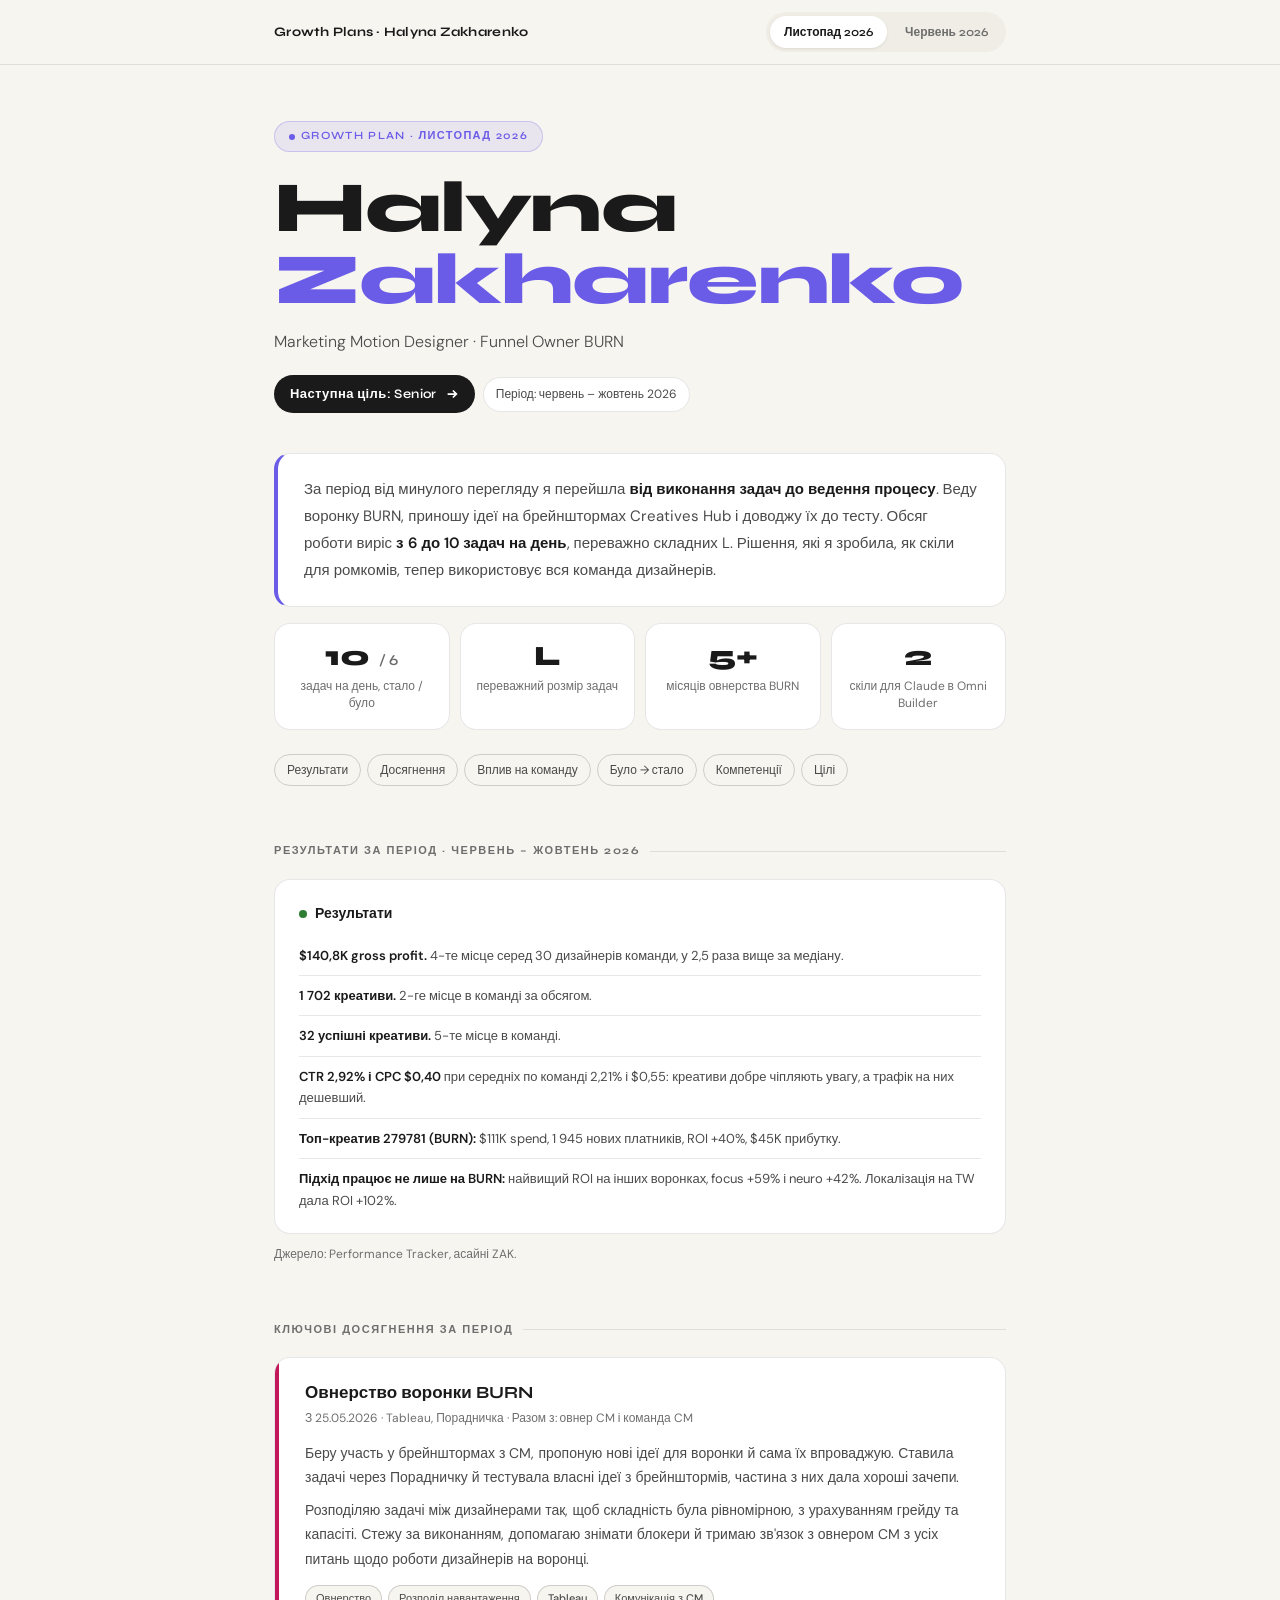
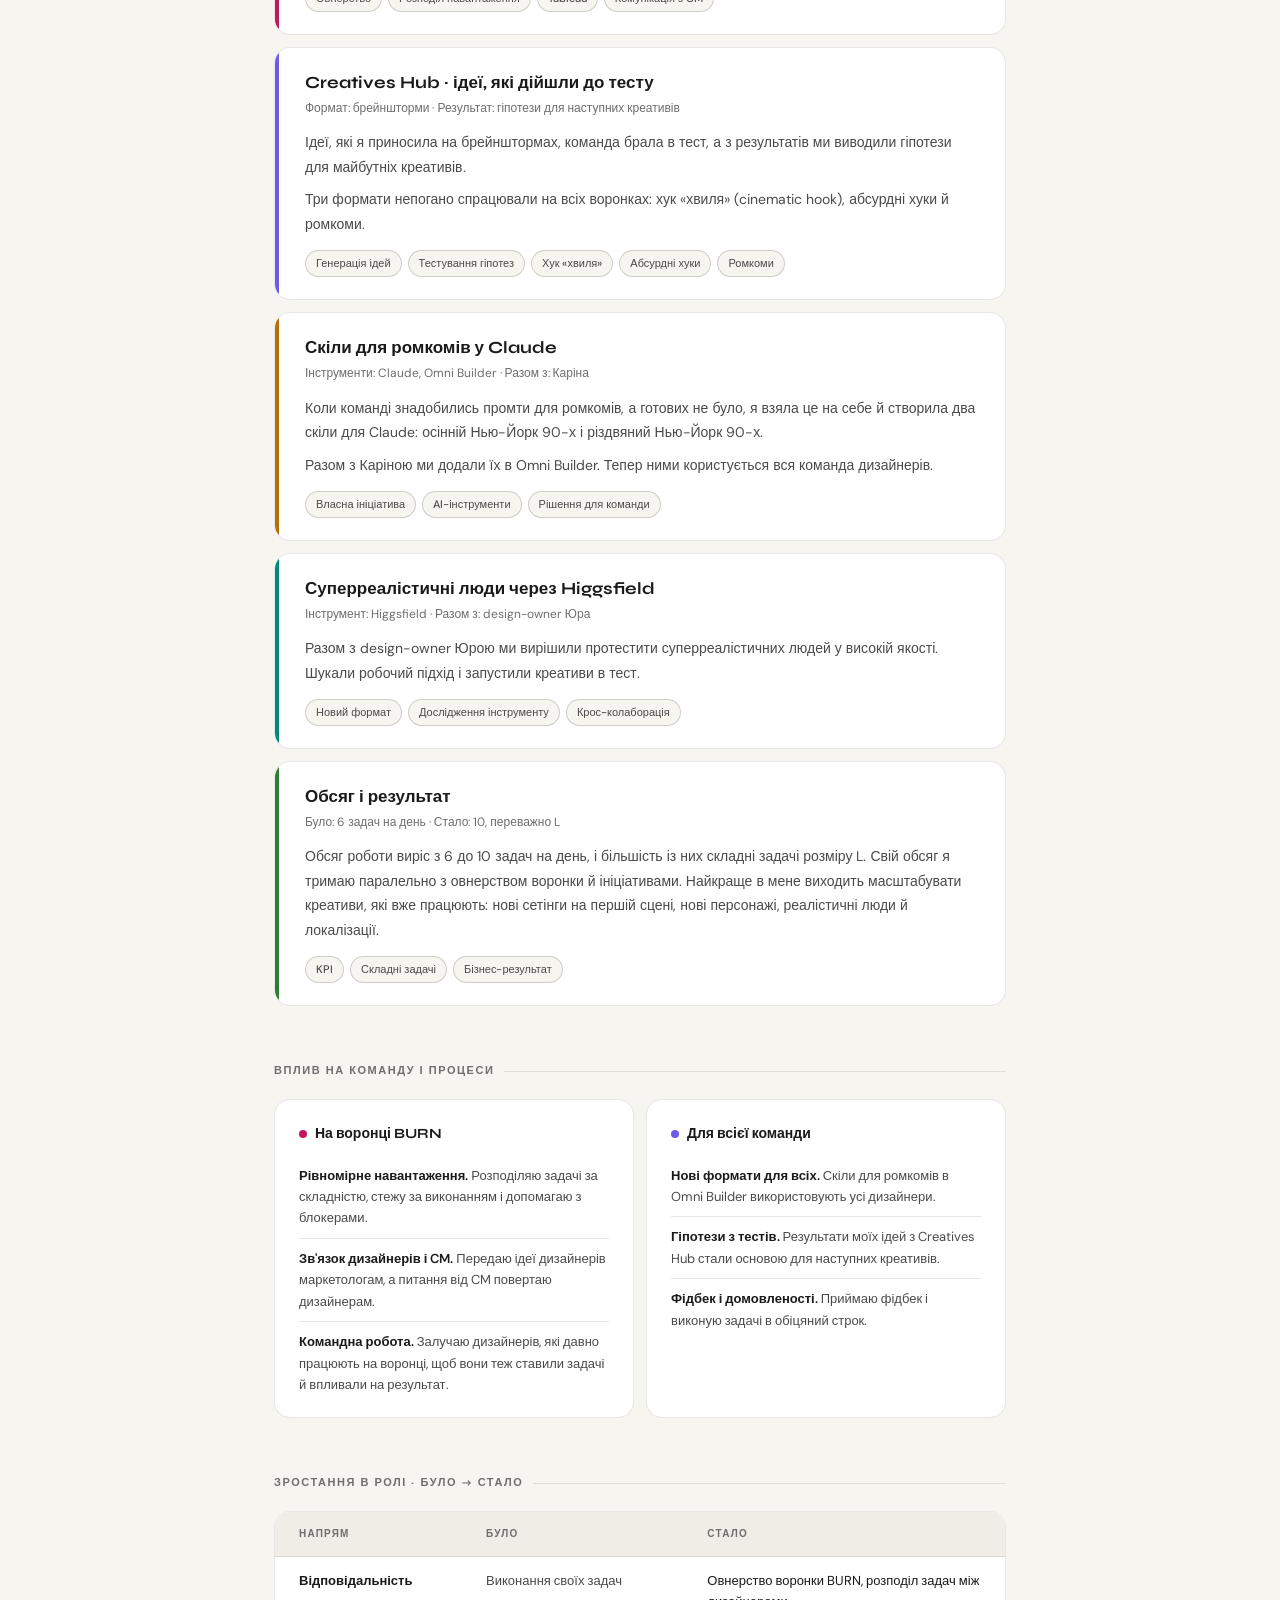
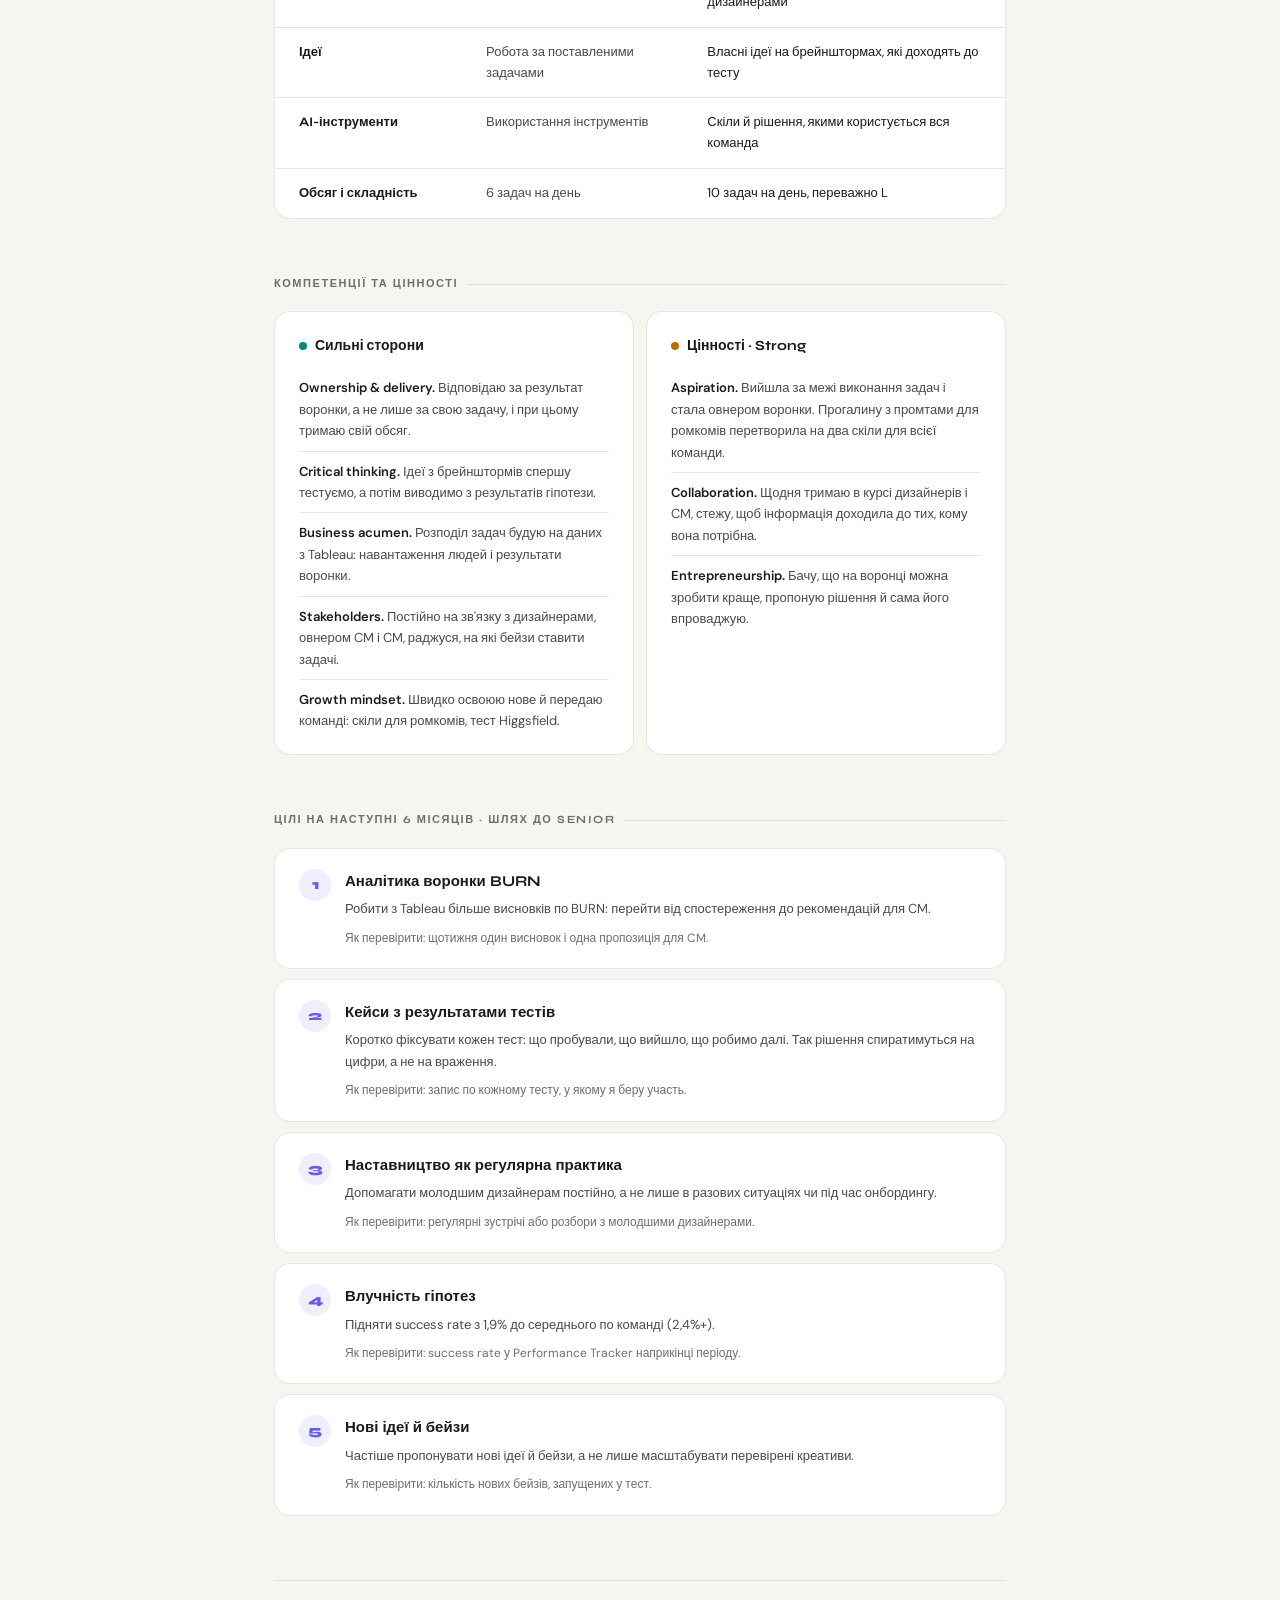
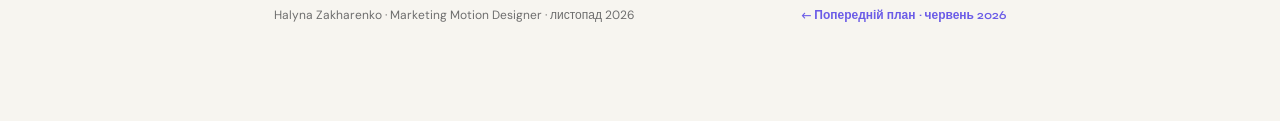
==== commit 0fe68e86: "Add results for Jun-Oct 2026 and new Senior goals" ====
--- a/index.html
+++ b/index.html
@@ -5,6 +5,7 @@
 <meta name="viewport" content="width=device-width, initial-scale=1.0">
 <meta name="robots" content="noindex, nofollow">
 <title>Growth Plan · листопад 2026</title>
+<script>if (window.self !== window.top) document.documentElement.classList.add("in-embed");</script>
 <link rel="preconnect" href="https://fonts.googleapis.com">
 <link rel="preconnect" href="https://fonts.gstatic.com" crossorigin>
 <link href="https://fonts.googleapis.com/css2?family=Syne:wght@400;500;600;700;800&family=DM+Sans:ital,wght@0,300;0,400;0,500;0,600;1,300&display=swap" rel="stylesheet">
@@ -44,6 +45,7 @@
   </div>
 
   <nav class="toc" aria-label="Розділи">
+    <a href="#results">Результати</a>
     <a href="#achievements">Досягнення</a>
     <a href="#impact">Вплив на команду</a>
     <a href="#growth">Було → стало</a>
@@ -51,6 +53,20 @@
     <a href="#goals">Цілі</a>
   </nav>
 
+  <section class="section" id="results">
+    <h2 class="section-label">Результати за період · червень – жовтень 2026</h2>
+    <div class="panel" style="--c: var(--green)">
+        <h3 class="panel-title">Результати</h3>
+        <div class="item"><b>$140,8K gross profit.</b> 4-те місце серед 30 дизайнерів команди, у 2,5 раза вище за медіану.</div>
+        <div class="item"><b>1 702 креативи.</b> 2-ге місце в команді за обсягом.</div>
+        <div class="item"><b>32 успішні креативи.</b> 5-те місце в команді.</div>
+        <div class="item"><b>CTR 2,92% і CPC $0,40</b> при середніх по команді 2,21% і $0,55: креативи добре чіпляють увагу, а трафік на них дешевший.</div>
+        <div class="item"><b>Топ-креатив 279781 (BURN):</b> $111K spend, 1 945 нових платників, ROI +40%, $45K прибутку.</div>
+        <div class="item"><b>Підхід працює не лише на BURN:</b> найвищий ROI на інших воронках, focus +59% і neuro +42%. Локалізація на TW дала ROI +102%.</div>
+    </div>
+    <p class="source">Джерело: Performance Tracker, асайні ZAK.</p>
+  </section>
+
   <section class="section" id="achievements">
     <h2 class="section-label">Ключові досягнення за період</h2>
 
@@ -97,7 +113,7 @@
       <h3 class="card-title">Обсяг і результат</h3>
       <p class="card-meta">Було: 6 задач на день · Стало: 10, переважно L</p>
       <div class="card-body">
-        <p>Обсяг роботи виріс з 6 до 10 задач на день, і більшість із них складні задачі розміру L. Свій обсяг я тримаю паралельно з овнерством воронки й ініціативами. Креативи, які я створила за цей період, принесли бізнесу прибуток.</p>
+        <p>Обсяг роботи виріс з 6 до 10 задач на день, і більшість із них складні задачі розміру L. Свій обсяг я тримаю паралельно з овнерством воронки й ініціативами. Найкраще в мене виходить масштабувати креативи, які вже працюють: нові сетінги на першій сцені, нові персонажі, реалістичні люди й локалізації.</p>
       </div>
       <div class="tags"><span class="tag">KPI</span><span class="tag">Складні задачі</span><span class="tag">Бізнес-результат</span></div>
     </article>
@@ -166,6 +182,14 @@
       <div class="goal-num">3</div>
       <div><h3 class="goal-title">Наставництво як регулярна практика</h3><p class="goal-body">Допомагати молодшим дизайнерам постійно, а не лише в разових ситуаціях чи під час онбордингу.</p><p class="goal-check">Як перевірити: регулярні зустрічі або розбори з молодшими дизайнерами.</p></div>
     </div>
+    <div class="goal">
+      <div class="goal-num">4</div>
+      <div><h3 class="goal-title">Влучність гіпотез</h3><p class="goal-body">Підняти success rate з 1,9% до середнього по команді (2,4%+).</p><p class="goal-check">Як перевірити: success rate у Performance Tracker наприкінці періоду.</p></div>
+    </div>
+    <div class="goal">
+      <div class="goal-num">5</div>
+      <div><h3 class="goal-title">Нові ідеї й бейзи</h3><p class="goal-body">Частіше пропонувати нові ідеї й бейзи, а не лише масштабувати перевірені креативи.</p><p class="goal-check">Як перевірити: кількість нових бейзів, запущених у тест.</p></div>
+    </div>
   </section>
 
   <footer class="footer">
--- a/assets/plan.css
+++ b/assets/plan.css
@@ -72,6 +72,8 @@
 .metric-val small { font-size: 15px; font-weight: 600; color: var(--muted); }
 .metric-label { font-size: 12px; color: var(--muted); line-height: 1.35; }
 
+.source { font-size: 12px; color: var(--muted); margin-top: 10px; }
+
 /* Section nav */
 .toc { display: flex; flex-wrap: wrap; gap: 6px; margin: -32px 0 56px; }
 .toc a { font-size: 12px; color: var(--text); text-decoration: none; padding: 5px 12px; border: 1px solid var(--border-strong); border-radius: 40px; transition: border-color .15s, color .15s; }
@@ -136,6 +138,19 @@
 .summary { animation-delay: .05s; } .metrics { animation-delay: .1s; }
 @media (prefers-reduced-motion: reduce) { html { scroll-behavior: auto; } .hero, .summary, .metrics { animation: none; } }
 
+/* Embed mode: inside Notion the page blends into Notion's own background */
+html.in-embed { --bg: #FFFFFF; --surface: #FBFBFA; --surface2: #F1F1EF; --topbar: transparent; }
+@media (prefers-color-scheme: dark) {
+  html.in-embed:not([data-theme="light"]) { --bg: #191919; --surface: #202020; --surface2: #2A2A2A; --topbar: transparent; }
+}
+html.in-embed[data-theme="dark"] { --bg: #191919; --surface: #202020; --surface2: #2A2A2A; --topbar: transparent; }
+html.in-embed, html.in-embed body { background: var(--bg); }
+html.in-embed .topbar { position: static; border-bottom: none; backdrop-filter: none; -webkit-backdrop-filter: none; }
+html.in-embed .topbar-inner { padding-top: 8px; padding-bottom: 0; justify-content: flex-start; }
+html.in-embed .brand { display: none; }
+html.in-embed .page { padding-top: 32px; }
+html.in-embed .hero-name { font-size: clamp(36px, 7vw, 60px); }
+
 /* Mobile */
 @media (max-width: 600px) {
   .topbar-inner { padding: 10px 16px; }
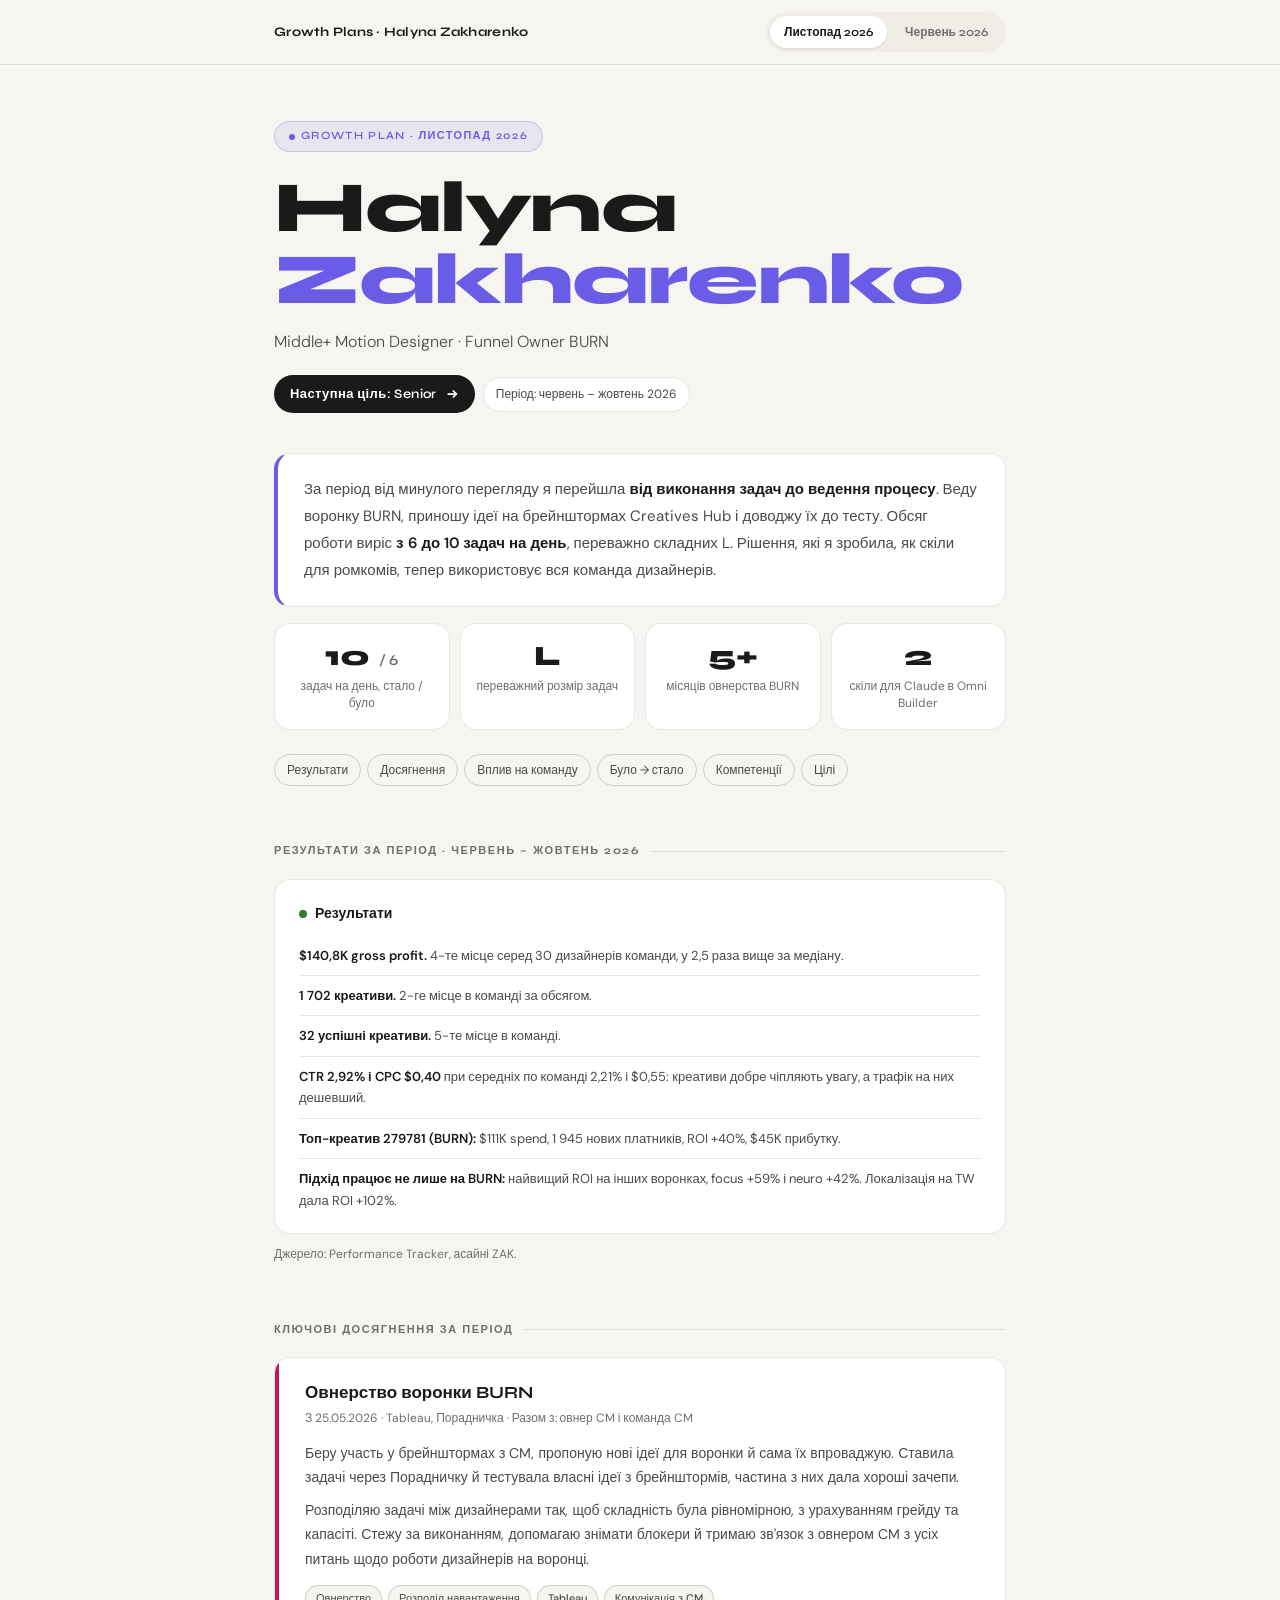
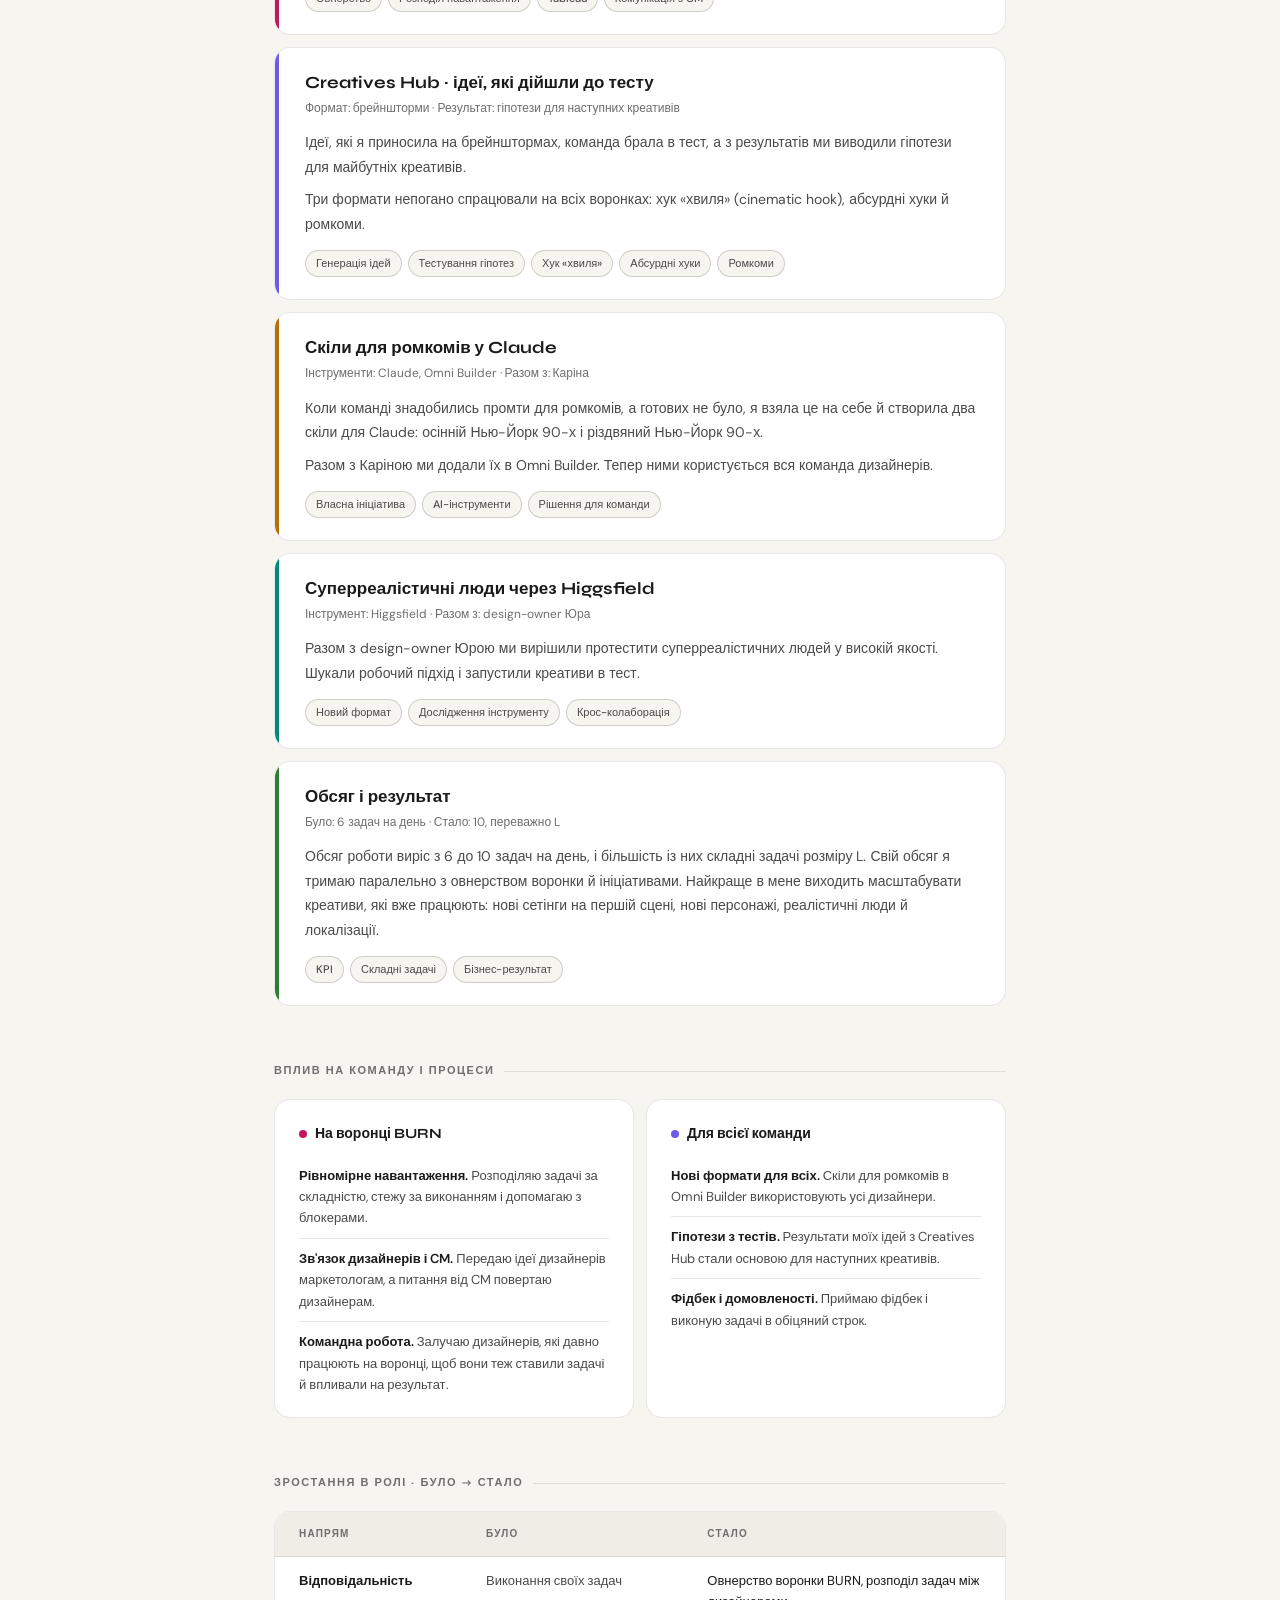
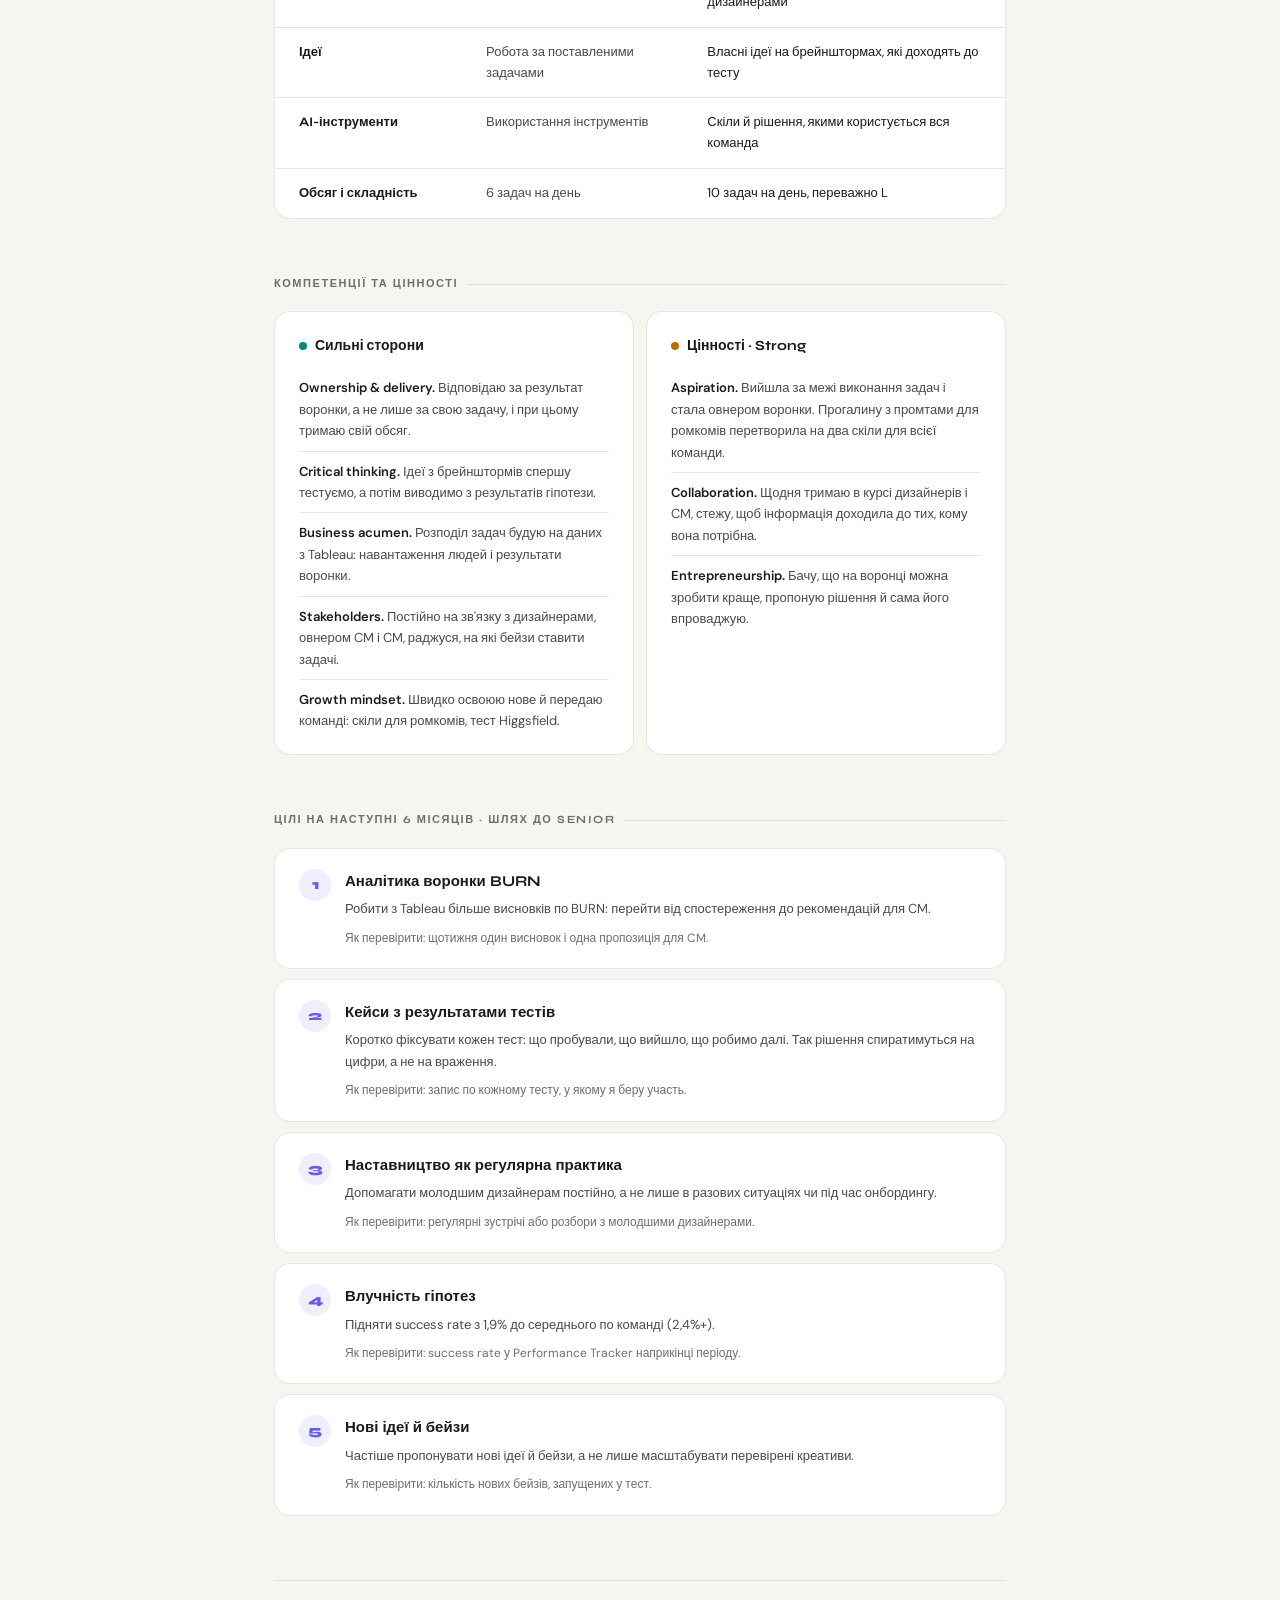
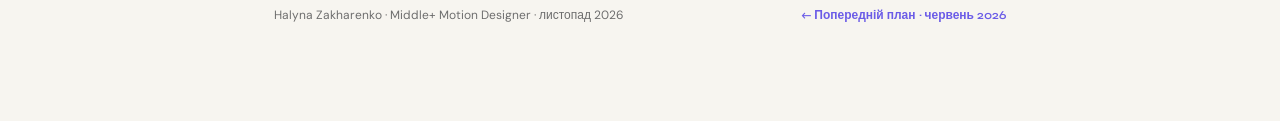
==== commit 563bb4c2: "Set role to Middle+ Motion Designer" ====
--- a/index.html
+++ b/index.html
@@ -26,7 +26,7 @@
   <div class="hero">
     <div class="hero-tag">Growth Plan · листопад 2026</div>
     <h1 class="hero-name">Halyna<br><span>Zakharenko</span></h1>
-    <p class="hero-role">Marketing Motion Designer · Funnel Owner BURN</p>
+    <p class="hero-role">Middle+ Motion Designer · Funnel Owner BURN</p>
     <div class="hero-row">
       <span class="hero-goal">Наступна ціль: Senior <svg viewBox="0 0 16 16" fill="none" stroke="currentColor" stroke-width="2" aria-hidden="true"><path d="M3 8h10M9 4l4 4-4 4"/></svg></span>
       <span class="chip">Період: червень – жовтень 2026</span>
@@ -193,7 +193,7 @@
   </section>
 
   <footer class="footer">
-    <span>Halyna Zakharenko · Marketing Motion Designer · листопад 2026</span>
+    <span>Halyna Zakharenko · Middle+ Motion Designer · листопад 2026</span>
     <a href="2026-06/">← Попередній план · червень 2026</a>
   </footer>
 </main>
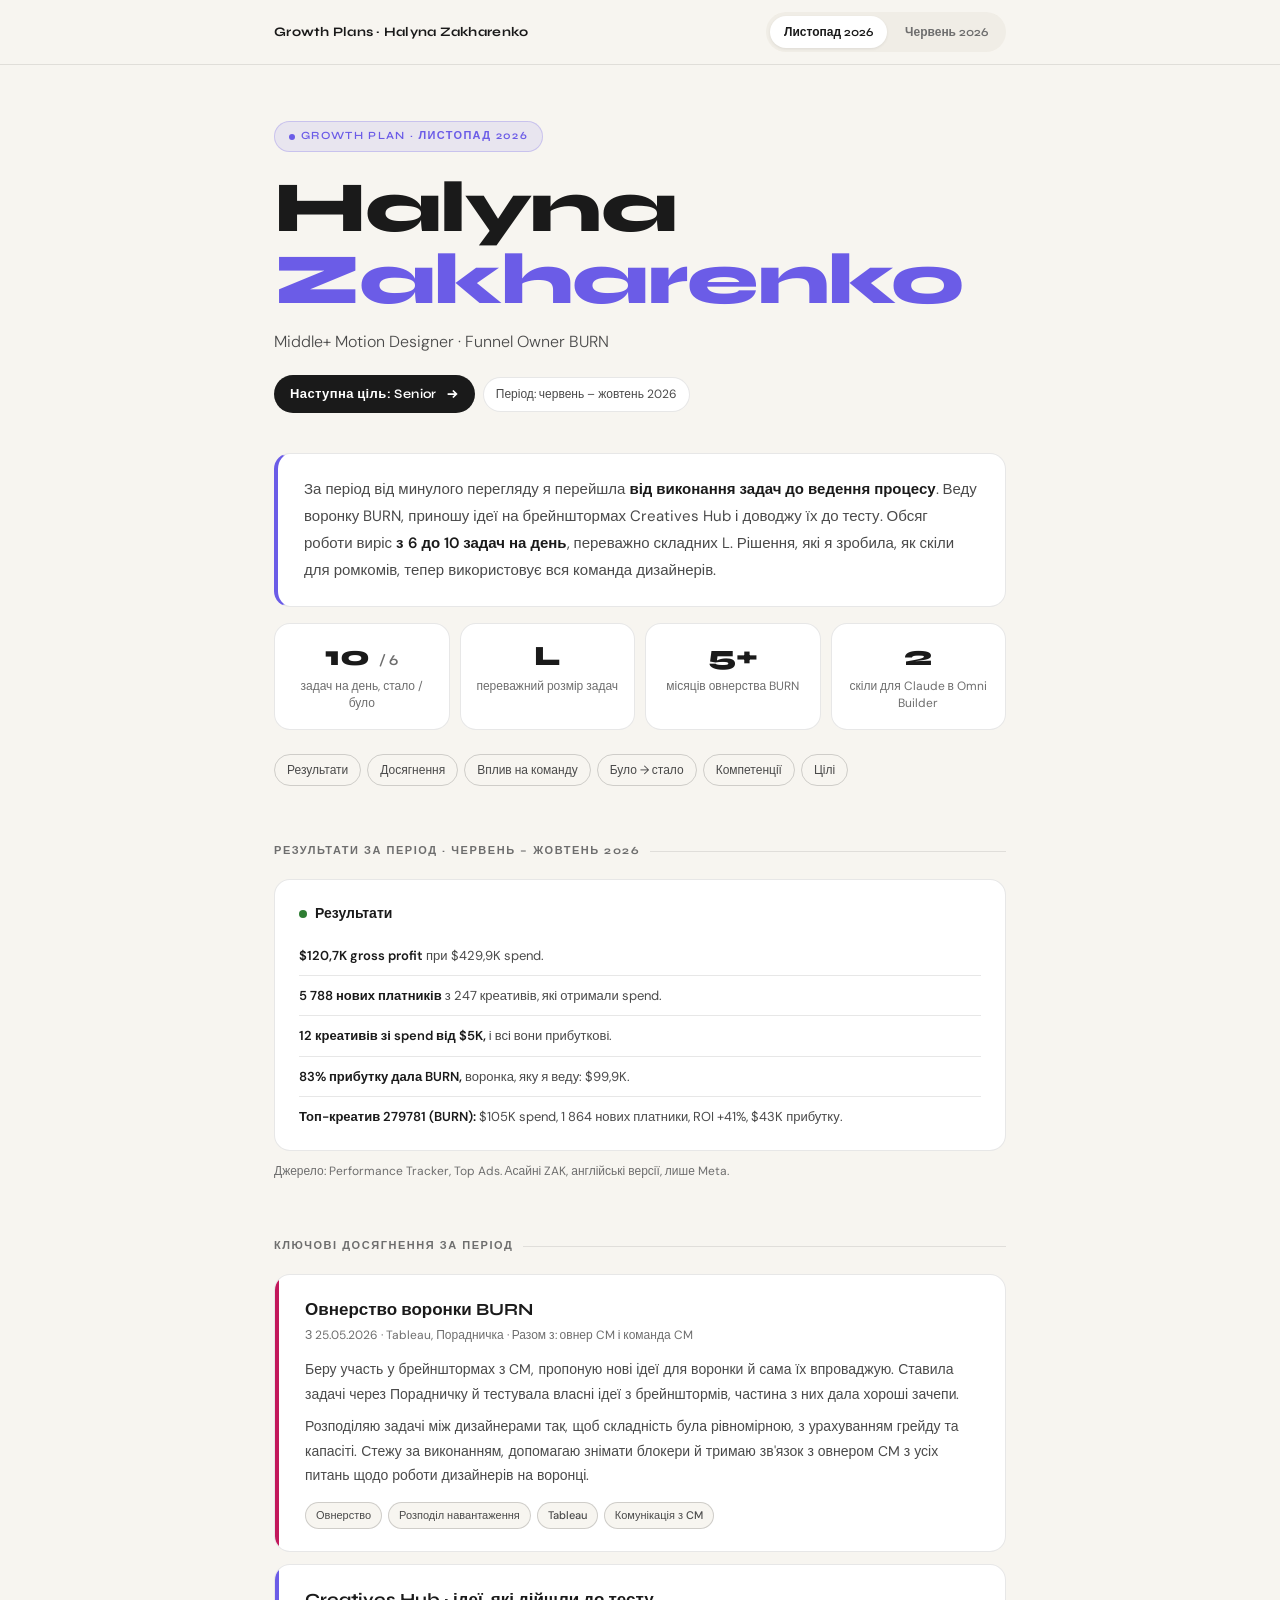
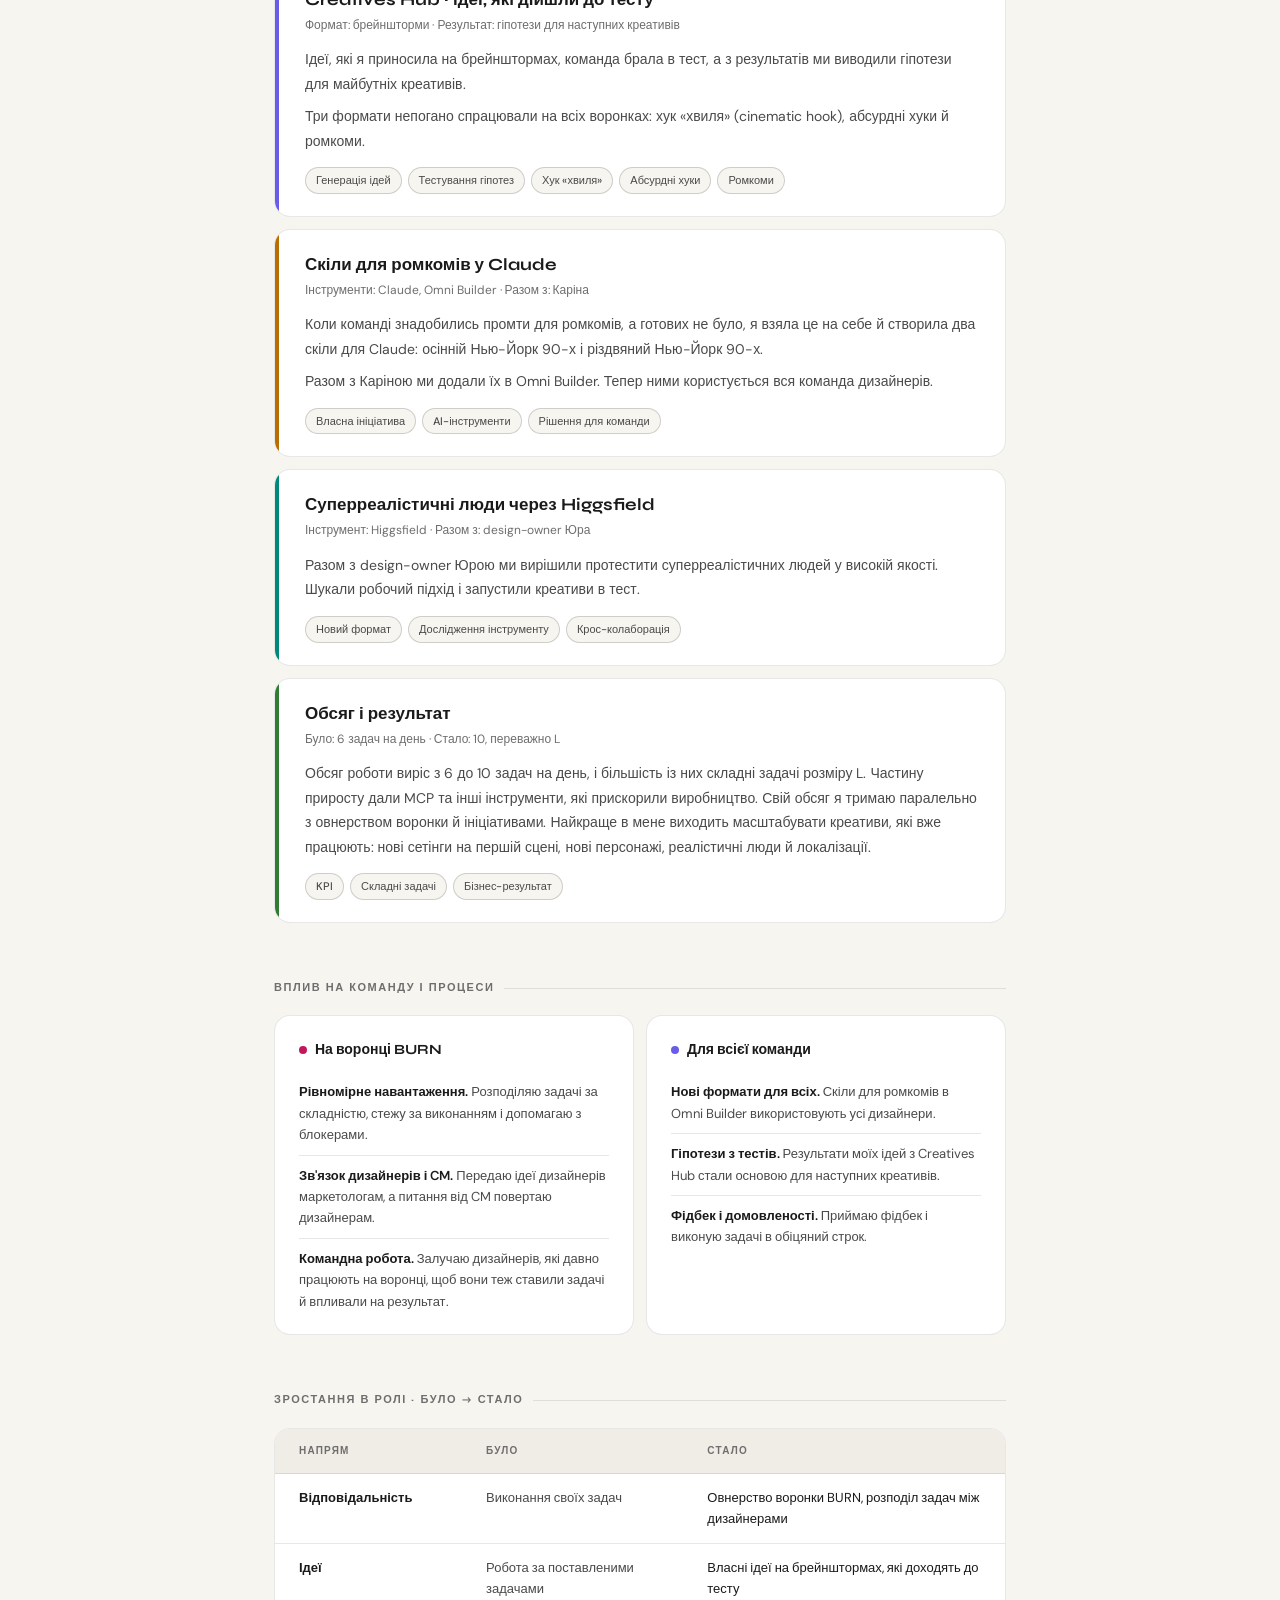
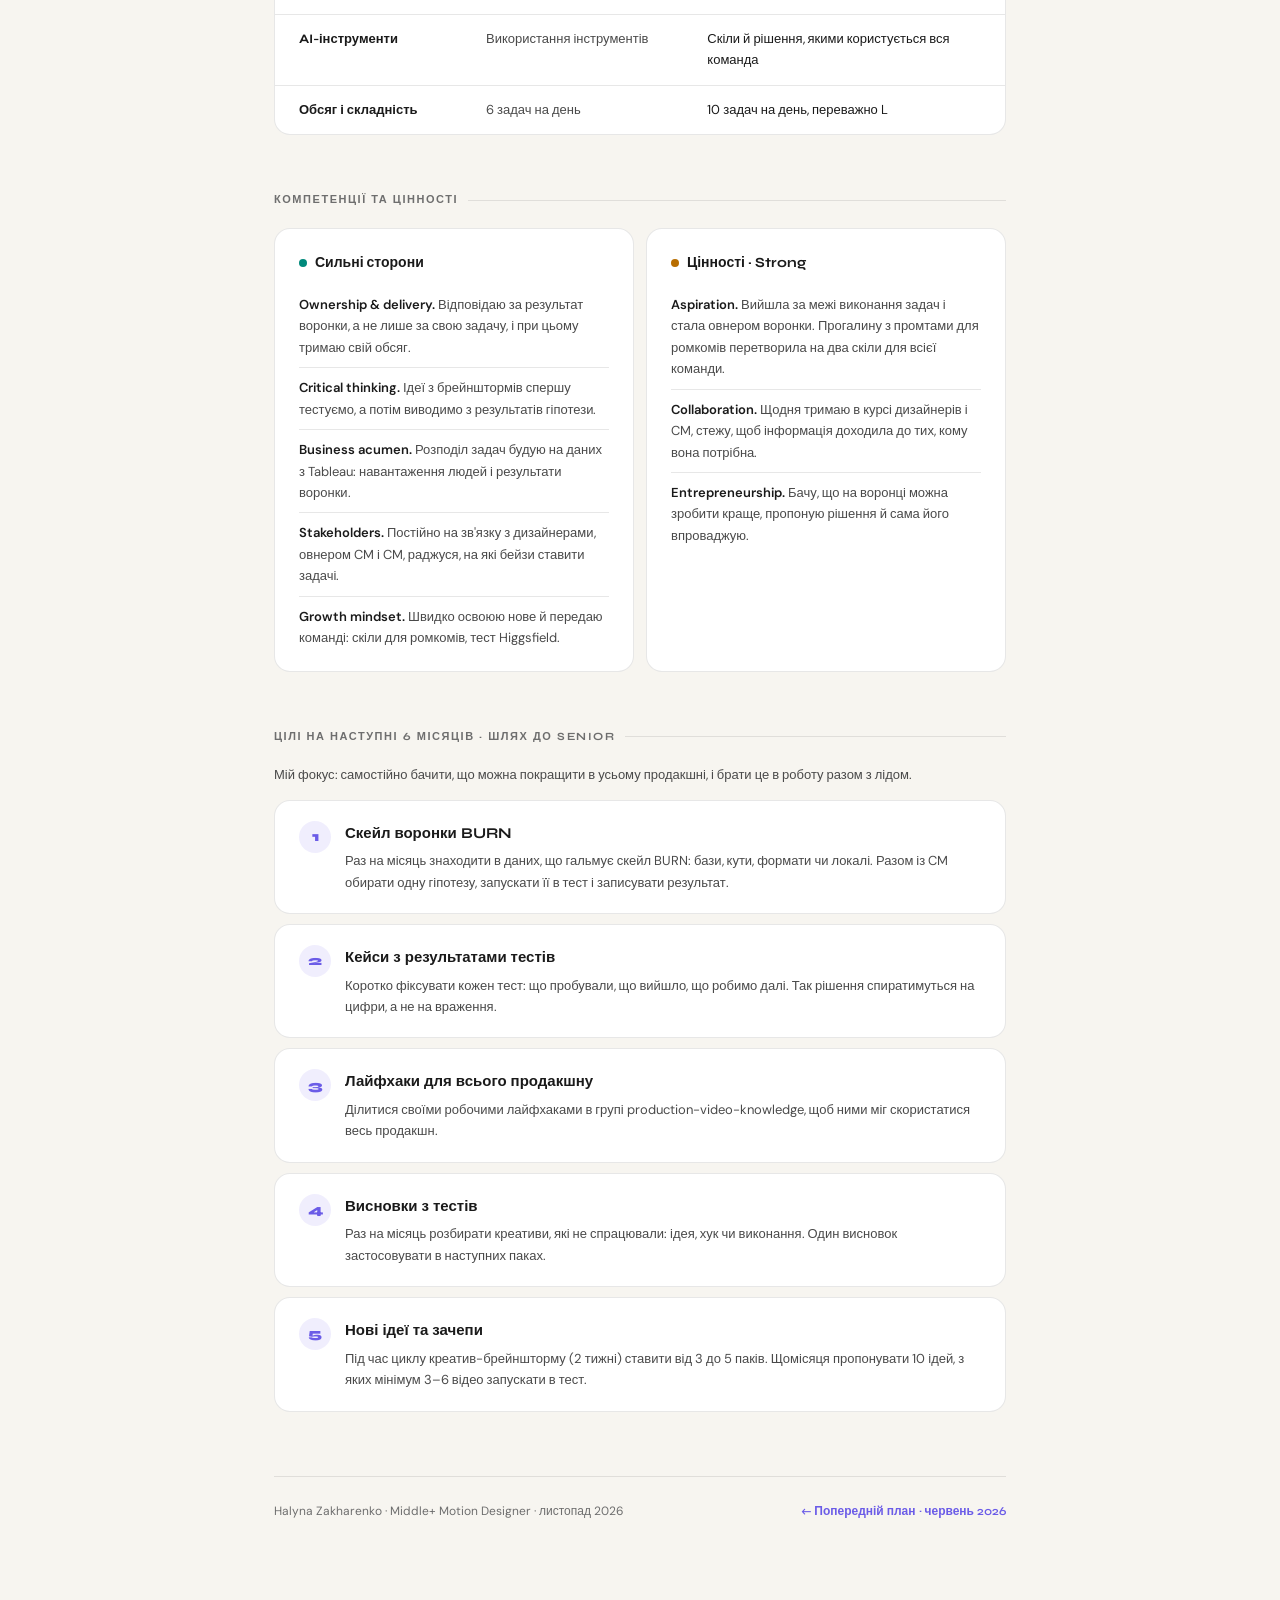
==== commit 5e38143a: "Update results to Meta EN figures and revise Senior goals" ====
--- a/index.html
+++ b/index.html
@@ -57,14 +57,13 @@
     <h2 class="section-label">Результати за період · червень – жовтень 2026</h2>
     <div class="panel" style="--c: var(--green)">
         <h3 class="panel-title">Результати</h3>
-        <div class="item"><b>$140,8K gross profit.</b> 4-те місце серед 30 дизайнерів команди, у 2,5 раза вище за медіану.</div>
-        <div class="item"><b>1 702 креативи.</b> 2-ге місце в команді за обсягом.</div>
-        <div class="item"><b>32 успішні креативи.</b> 5-те місце в команді.</div>
-        <div class="item"><b>CTR 2,92% і CPC $0,40</b> при середніх по команді 2,21% і $0,55: креативи добре чіпляють увагу, а трафік на них дешевший.</div>
-        <div class="item"><b>Топ-креатив 279781 (BURN):</b> $111K spend, 1 945 нових платників, ROI +40%, $45K прибутку.</div>
-        <div class="item"><b>Підхід працює не лише на BURN:</b> найвищий ROI на інших воронках, focus +59% і neuro +42%. Локалізація на TW дала ROI +102%.</div>
-    </div>
-    <p class="source">Джерело: Performance Tracker, асайні ZAK.</p>
+        <div class="item"><b>$120,7K gross profit</b> при $429,9K spend.</div>
+        <div class="item"><b>5 788 нових платників</b> з 247 креативів, які отримали spend.</div>
+        <div class="item"><b>12 креативів зі spend від $5K,</b> і всі вони прибуткові.</div>
+        <div class="item"><b>83% прибутку дала BURN,</b> воронка, яку я веду: $99,9K.</div>
+        <div class="item"><b>Топ-креатив 279781 (BURN):</b> $105K spend, 1 864 нових платники, ROI +41%, $43K прибутку.</div>
+    </div>
+    <p class="source">Джерело: Performance Tracker, Top Ads. Асайні ZAK, англійські версії, лише Meta.</p>
   </section>
 
   <section class="section" id="achievements">
@@ -113,7 +112,7 @@
       <h3 class="card-title">Обсяг і результат</h3>
       <p class="card-meta">Було: 6 задач на день · Стало: 10, переважно L</p>
       <div class="card-body">
-        <p>Обсяг роботи виріс з 6 до 10 задач на день, і більшість із них складні задачі розміру L. Свій обсяг я тримаю паралельно з овнерством воронки й ініціативами. Найкраще в мене виходить масштабувати креативи, які вже працюють: нові сетінги на першій сцені, нові персонажі, реалістичні люди й локалізації.</p>
+        <p>Обсяг роботи виріс з 6 до 10 задач на день, і більшість із них складні задачі розміру L. Частину приросту дали MCP та інші інструменти, які прискорили виробництво. Свій обсяг я тримаю паралельно з овнерством воронки й ініціативами. Найкраще в мене виходить масштабувати креативи, які вже працюють: нові сетінги на першій сцені, нові персонажі, реалістичні люди й локалізації.</p>
       </div>
       <div class="tags"><span class="tag">KPI</span><span class="tag">Складні задачі</span><span class="tag">Бізнес-результат</span></div>
     </article>
@@ -170,25 +169,26 @@
 
   <section class="section" id="goals">
     <h2 class="section-label">Цілі на наступні 6 місяців · шлях до Senior</h2>
+    <p class="goal-body" style="margin-bottom: 14px">Мій фокус: самостійно бачити, що можна покращити в усьому продакшні, і брати це в роботу разом з лідом.</p>
     <div class="goal">
       <div class="goal-num">1</div>
-      <div><h3 class="goal-title">Аналітика воронки BURN</h3><p class="goal-body">Робити з Tableau більше висновків по BURN: перейти від спостереження до рекомендацій для CM.</p><p class="goal-check">Як перевірити: щотижня один висновок і одна пропозиція для CM.</p></div>
+      <div><h3 class="goal-title">Скейл воронки BURN</h3><p class="goal-body">Раз на місяць знаходити в даних, що гальмує скейл BURN: бази, кути, формати чи локалі. Разом із CM обирати одну гіпотезу, запускати її в тест і записувати результат.</p></div>
     </div>
     <div class="goal">
       <div class="goal-num">2</div>
-      <div><h3 class="goal-title">Кейси з результатами тестів</h3><p class="goal-body">Коротко фіксувати кожен тест: що пробували, що вийшло, що робимо далі. Так рішення спиратимуться на цифри, а не на враження.</p><p class="goal-check">Як перевірити: запис по кожному тесту, у якому я беру участь.</p></div>
+      <div><h3 class="goal-title">Кейси з результатами тестів</h3><p class="goal-body">Коротко фіксувати кожен тест: що пробували, що вийшло, що робимо далі. Так рішення спиратимуться на цифри, а не на враження.</p></div>
     </div>
     <div class="goal">
       <div class="goal-num">3</div>
-      <div><h3 class="goal-title">Наставництво як регулярна практика</h3><p class="goal-body">Допомагати молодшим дизайнерам постійно, а не лише в разових ситуаціях чи під час онбордингу.</p><p class="goal-check">Як перевірити: регулярні зустрічі або розбори з молодшими дизайнерами.</p></div>
+      <div><h3 class="goal-title">Лайфхаки для всього продакшну</h3><p class="goal-body">Ділитися своїми робочими лайфхаками в групі production-video-knowledge, щоб ними міг скористатися весь продакшн.</p></div>
     </div>
     <div class="goal">
       <div class="goal-num">4</div>
-      <div><h3 class="goal-title">Влучність гіпотез</h3><p class="goal-body">Підняти success rate з 1,9% до середнього по команді (2,4%+).</p><p class="goal-check">Як перевірити: success rate у Performance Tracker наприкінці періоду.</p></div>
+      <div><h3 class="goal-title">Висновки з тестів</h3><p class="goal-body">Раз на місяць розбирати креативи, які не спрацювали: ідея, хук чи виконання. Один висновок застосовувати в наступних паках.</p></div>
     </div>
     <div class="goal">
       <div class="goal-num">5</div>
-      <div><h3 class="goal-title">Нові ідеї й бейзи</h3><p class="goal-body">Частіше пропонувати нові ідеї й бейзи, а не лише масштабувати перевірені креативи.</p><p class="goal-check">Як перевірити: кількість нових бейзів, запущених у тест.</p></div>
+      <div><h3 class="goal-title">Нові ідеї та зачепи</h3><p class="goal-body">Під час циклу креатив-брейншторму (2 тижні) ставити від 3 до 5 паків. Щомісяця пропонувати 10 ідей, з яких мінімум 3–6 відео запускати в тест.</p></div>
     </div>
   </section>
 
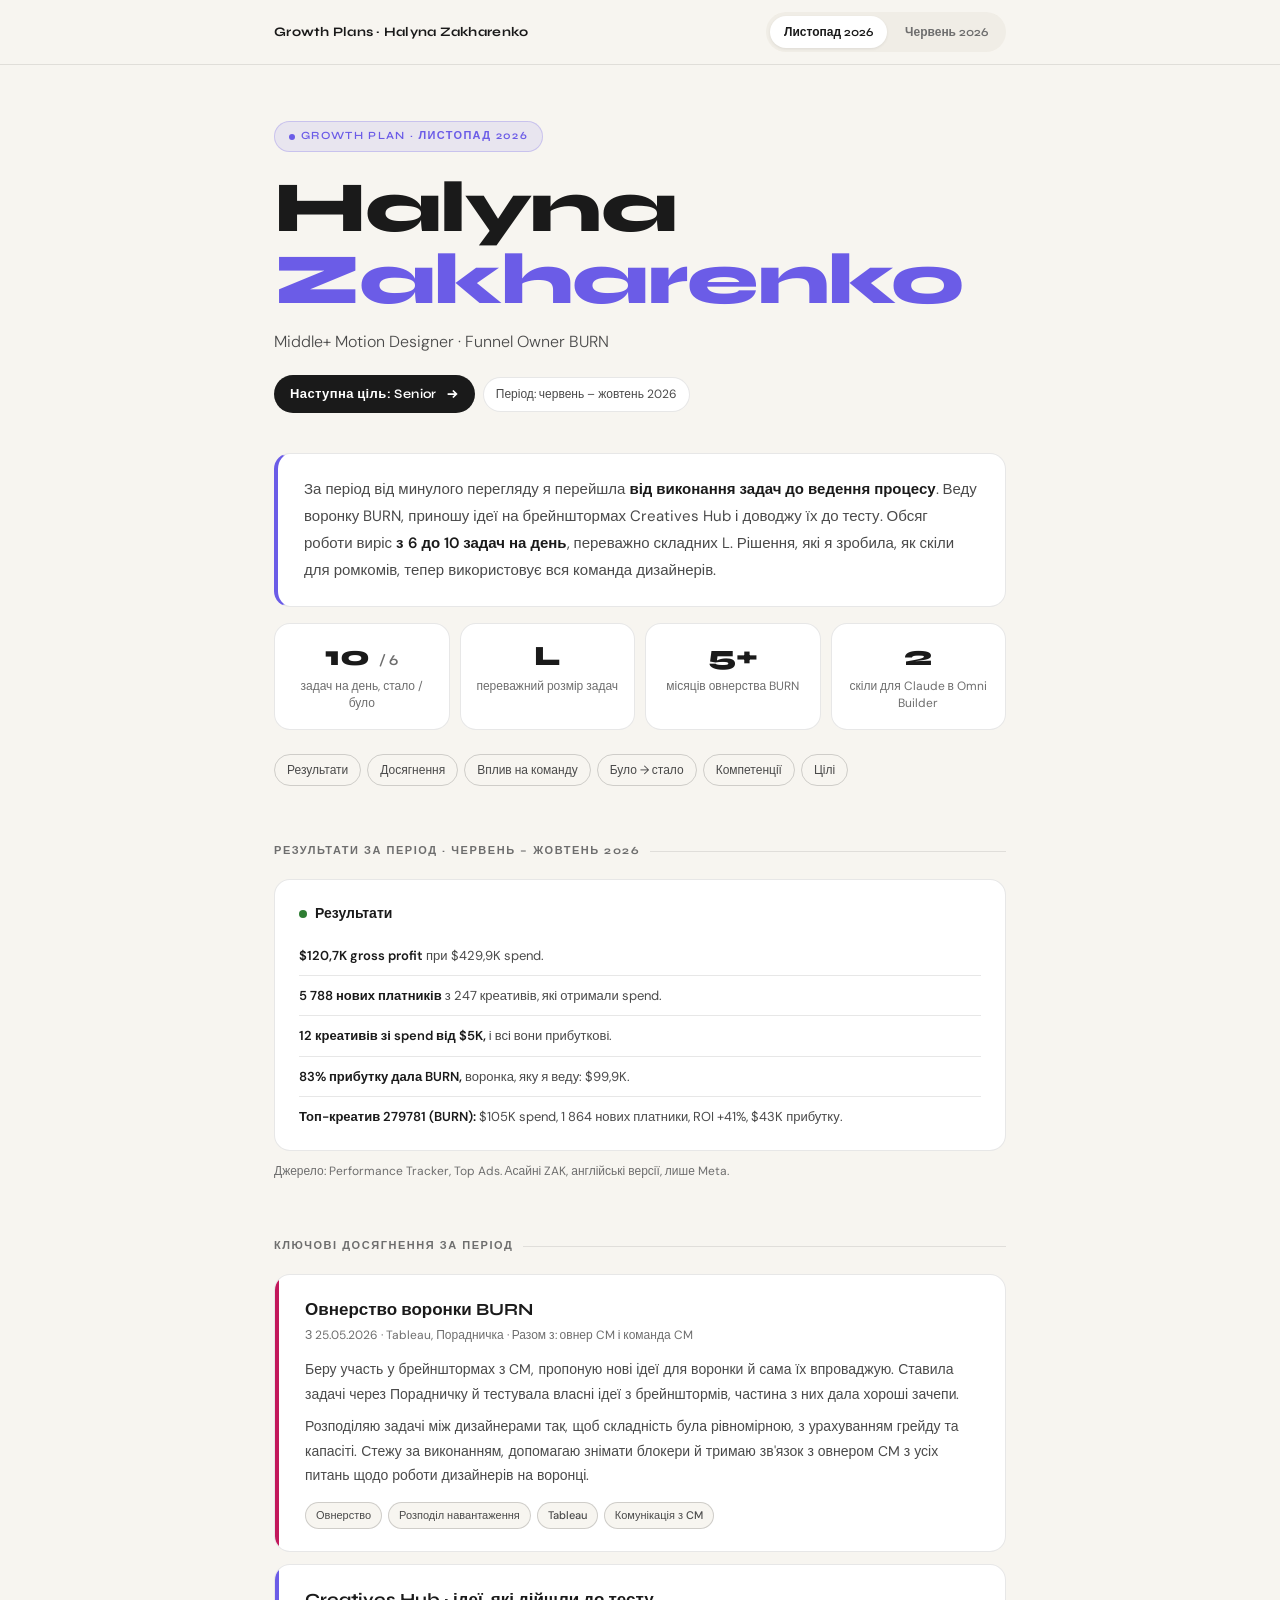
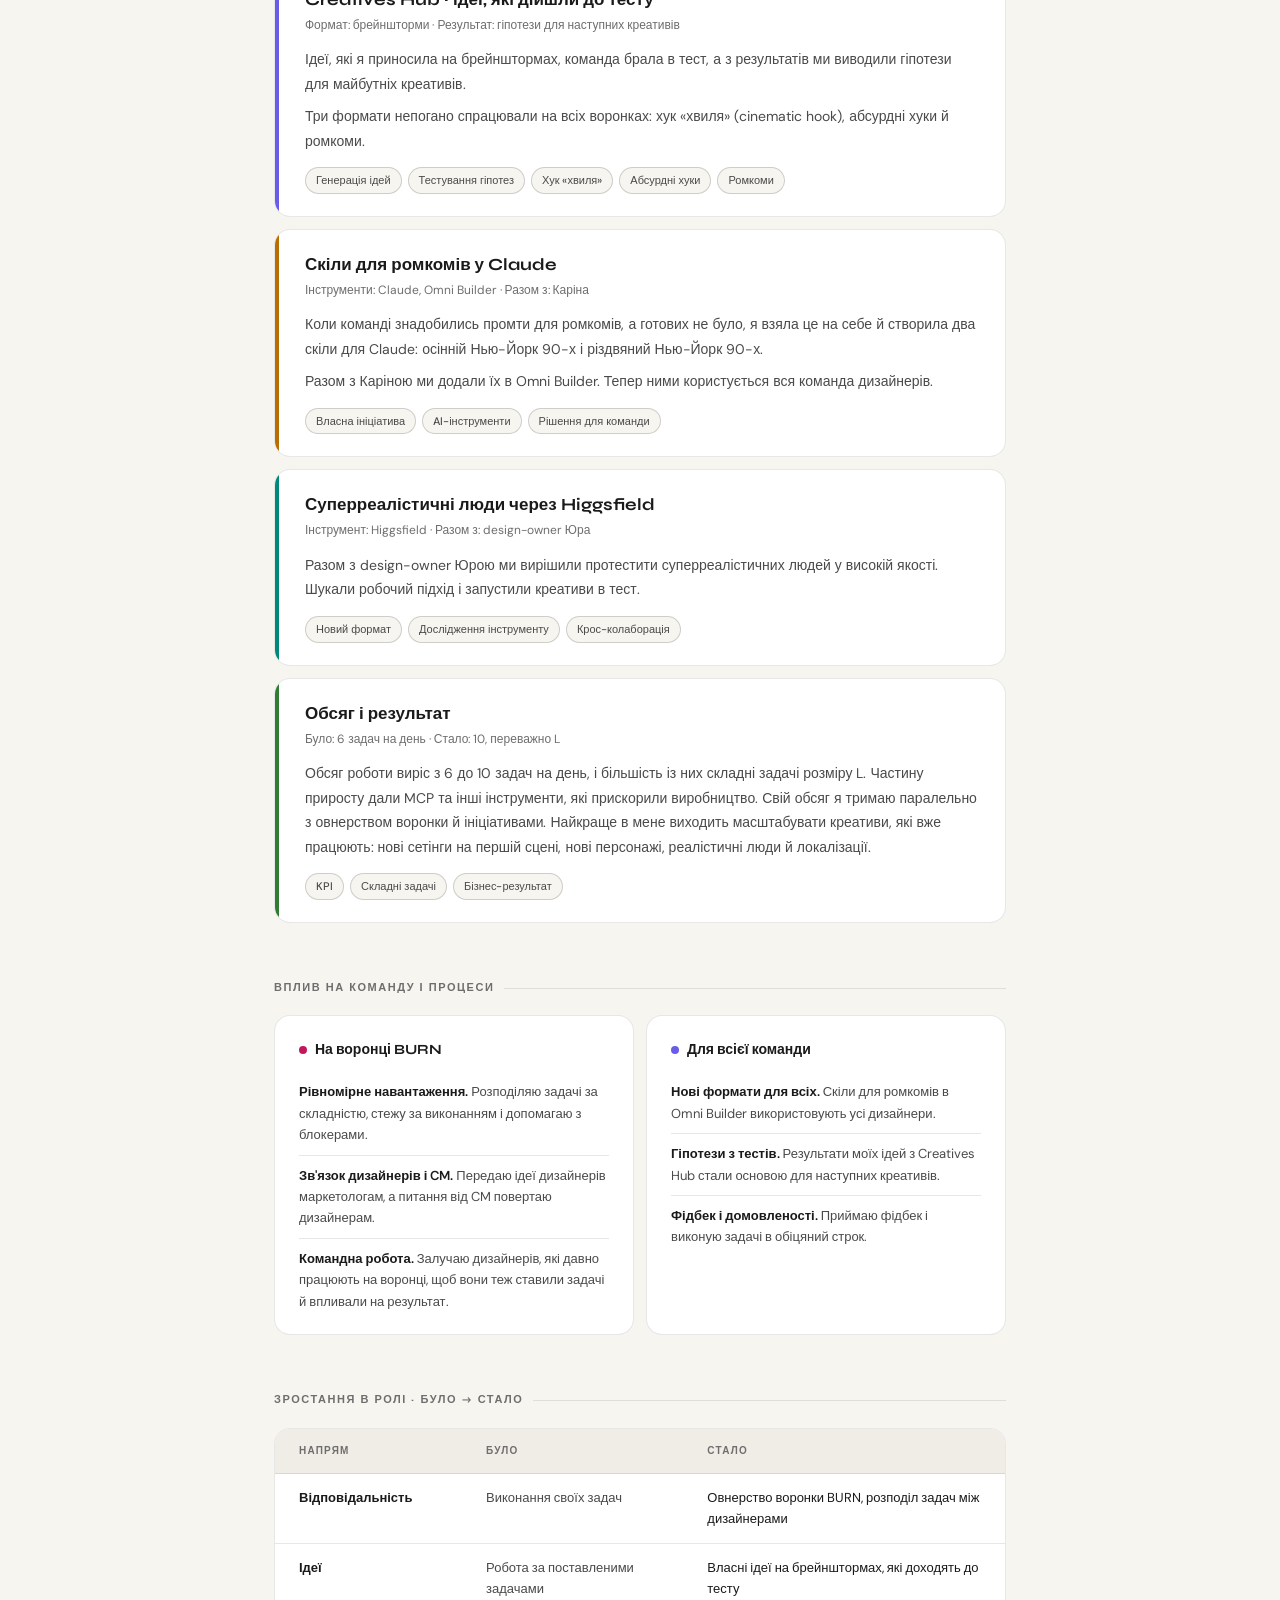
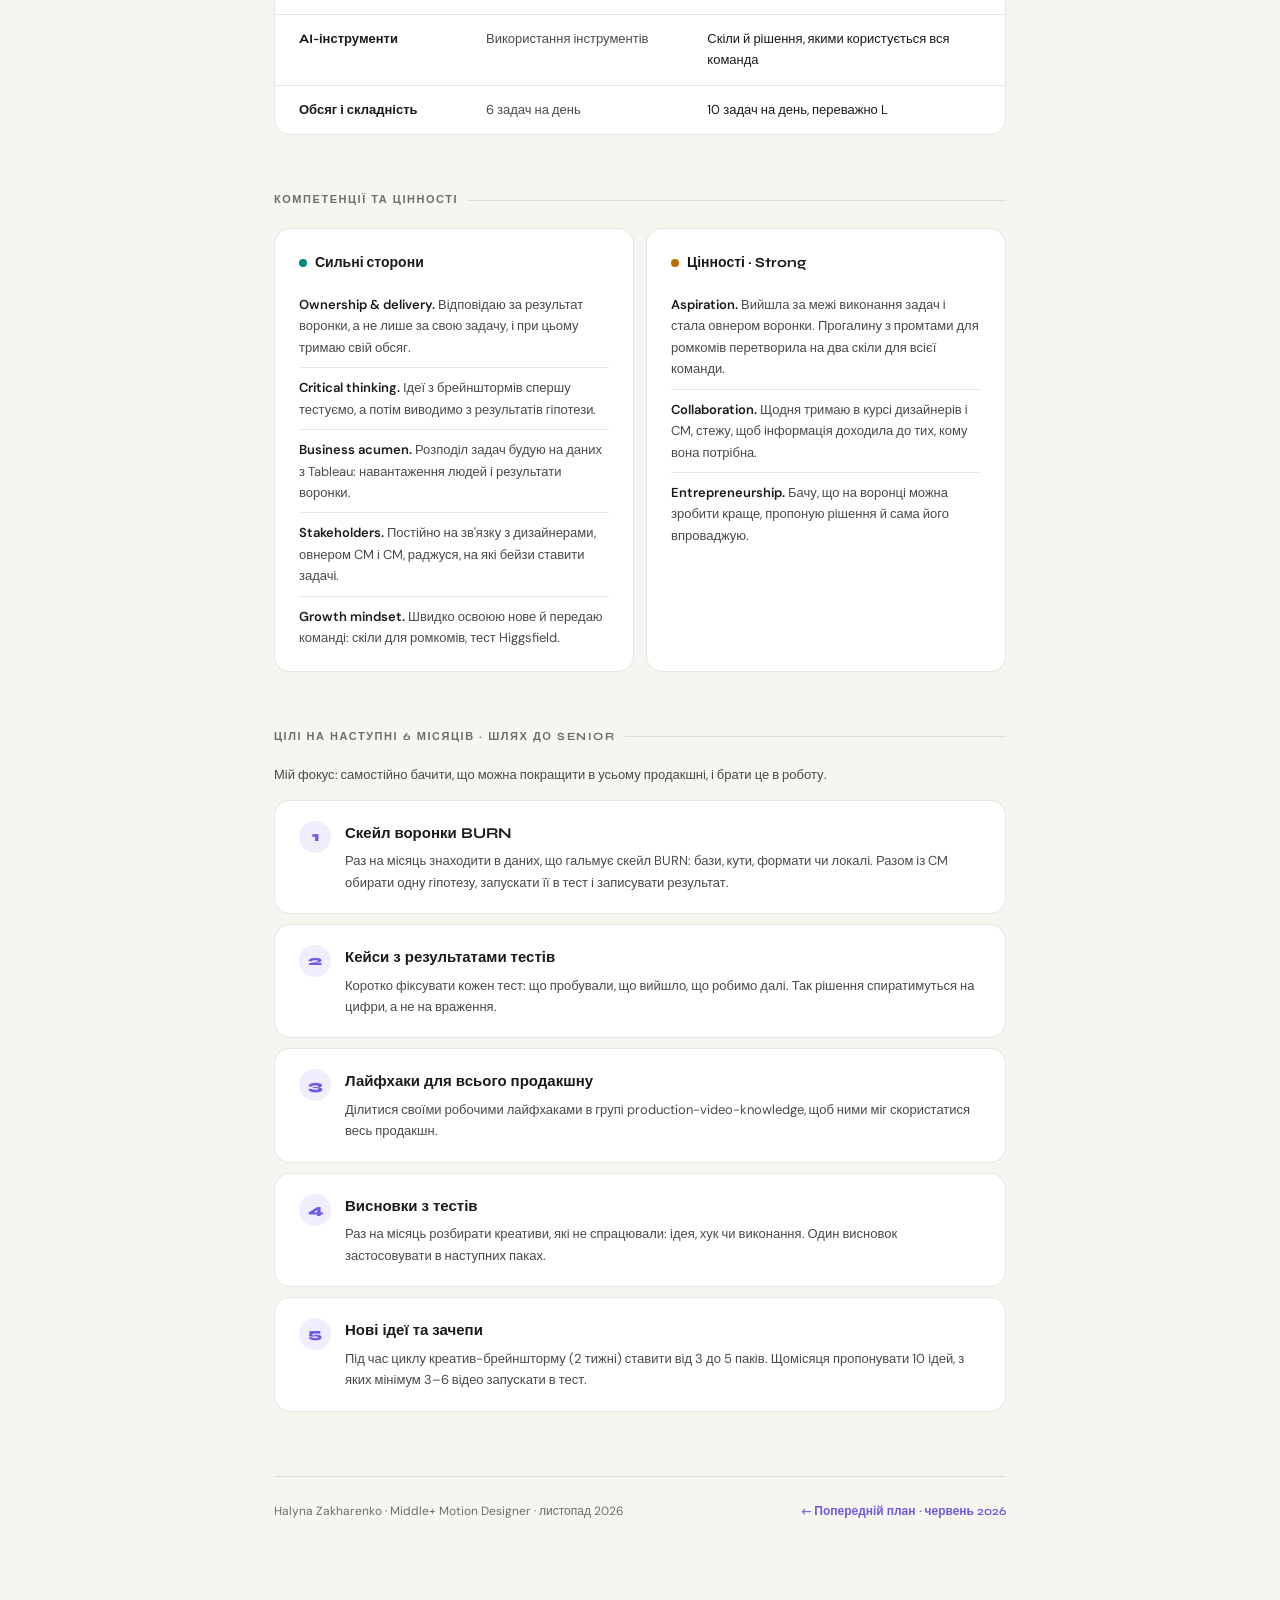
==== commit d7c2602e: "Remove lead mention from goals focus line" ====
--- a/index.html
+++ b/index.html
@@ -169,7 +169,7 @@
 
   <section class="section" id="goals">
     <h2 class="section-label">Цілі на наступні 6 місяців · шлях до Senior</h2>
-    <p class="goal-body" style="margin-bottom: 14px">Мій фокус: самостійно бачити, що можна покращити в усьому продакшні, і брати це в роботу разом з лідом.</p>
+    <p class="goal-body" style="margin-bottom: 14px">Мій фокус: самостійно бачити, що можна покращити в усьому продакшні, і брати це в роботу.</p>
     <div class="goal">
       <div class="goal-num">1</div>
       <div><h3 class="goal-title">Скейл воронки BURN</h3><p class="goal-body">Раз на місяць знаходити в даних, що гальмує скейл BURN: бази, кути, формати чи локалі. Разом із CM обирати одну гіпотезу, запускати її в тест і записувати результат.</p></div>
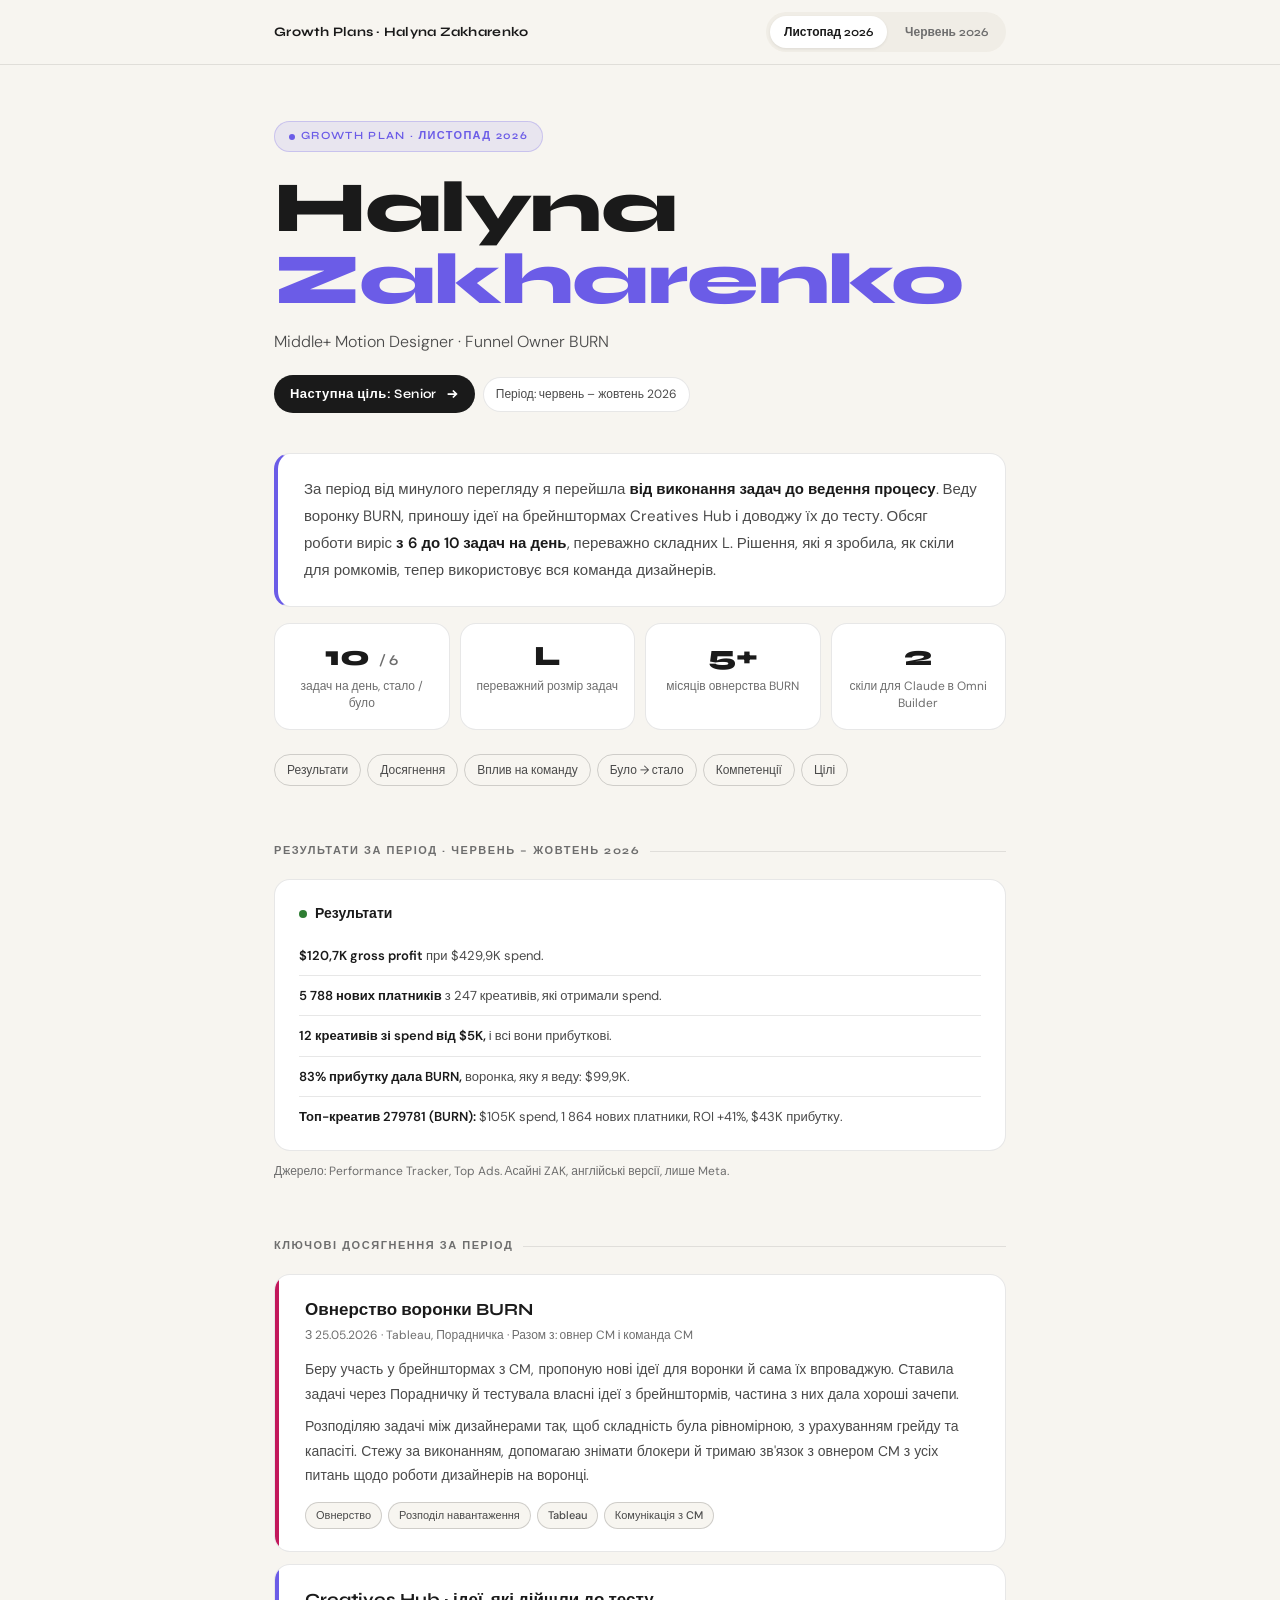
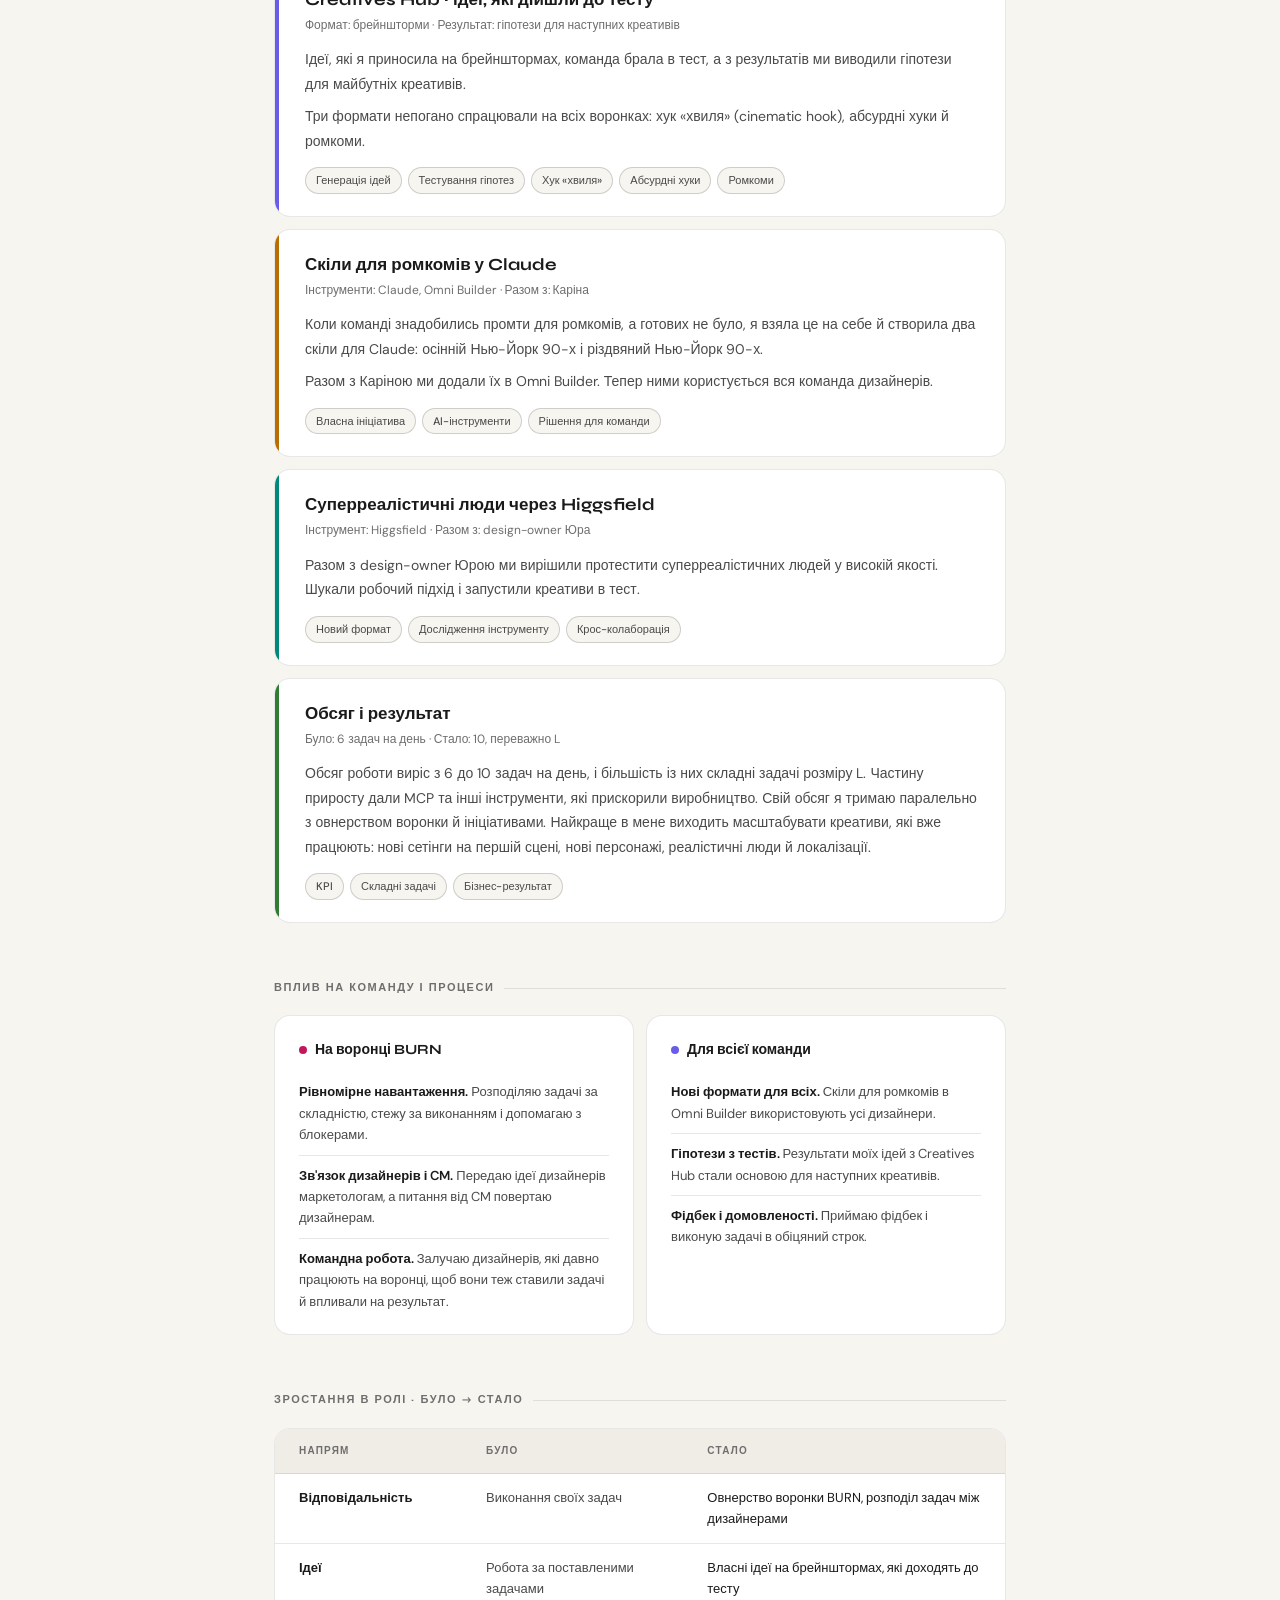
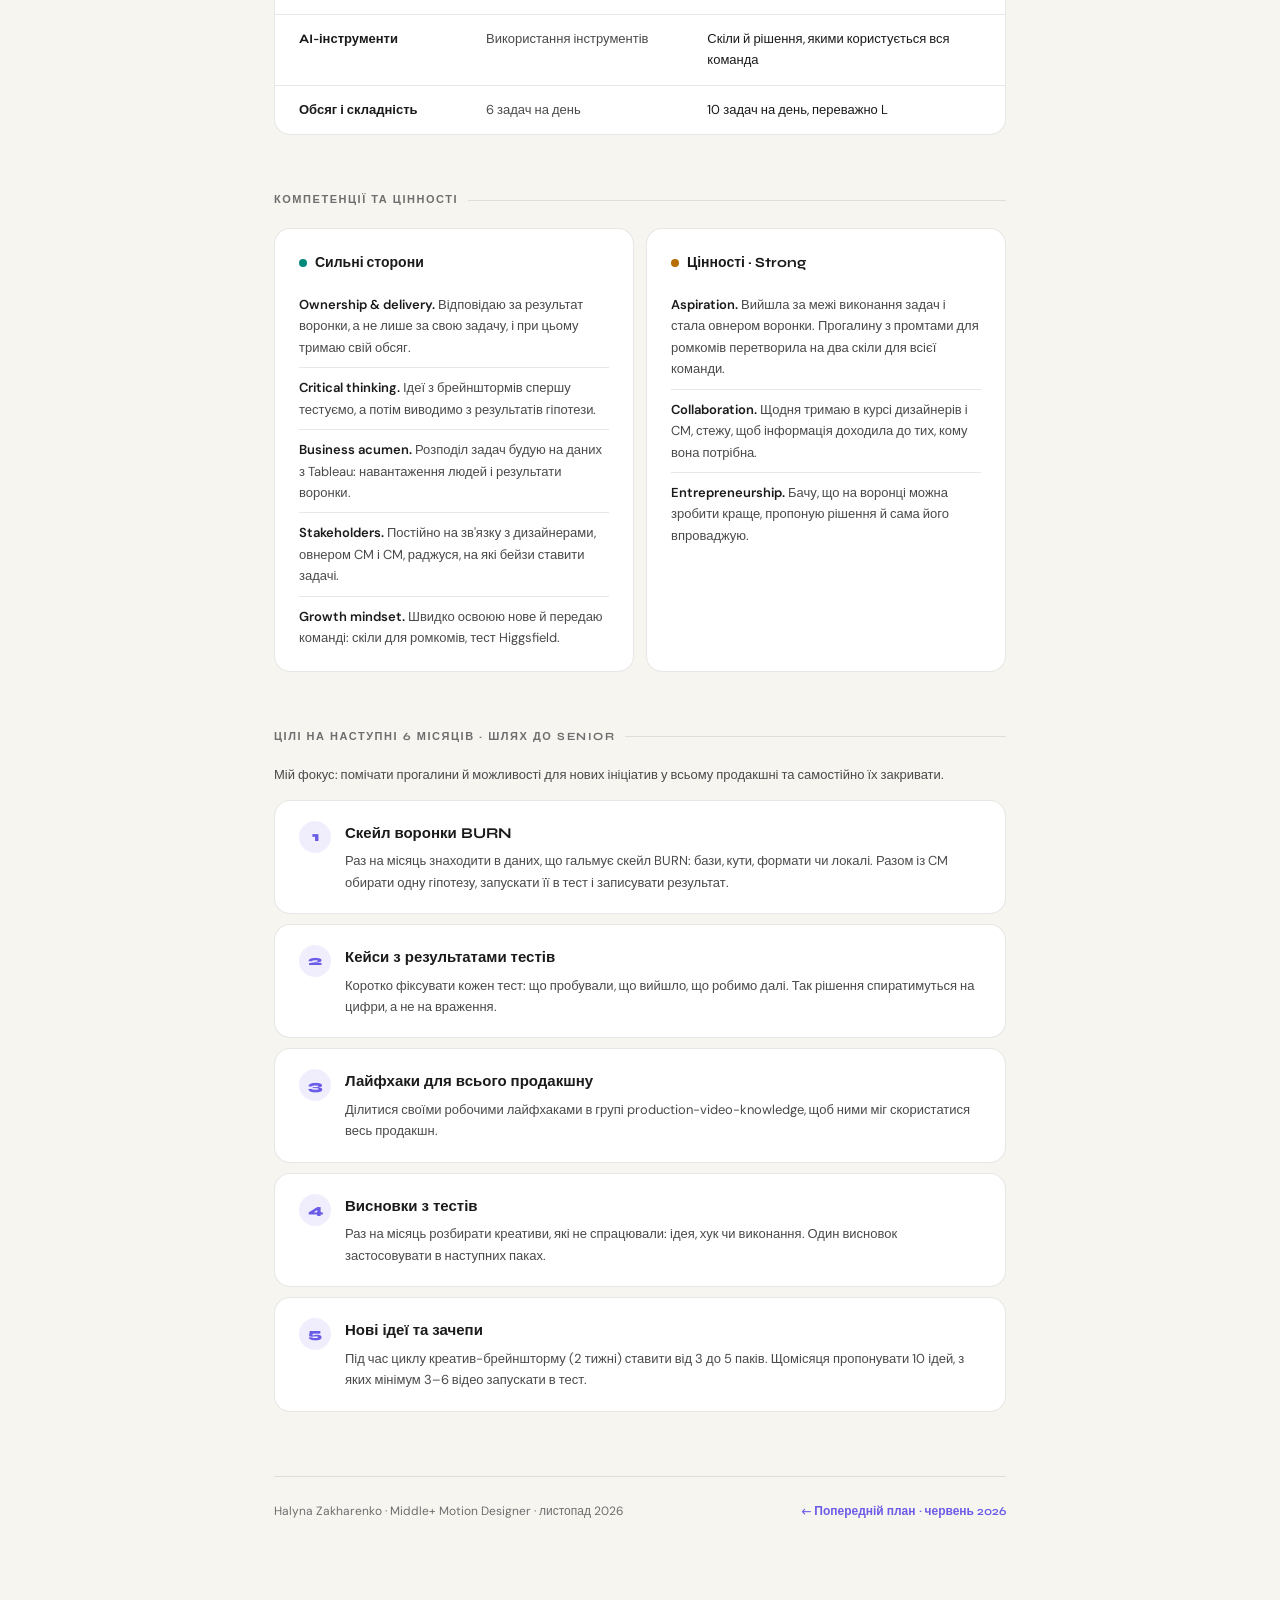
==== commit a61c5e69: "Reword goals focus line" ====
--- a/index.html
+++ b/index.html
@@ -169,7 +169,7 @@
 
   <section class="section" id="goals">
     <h2 class="section-label">Цілі на наступні 6 місяців · шлях до Senior</h2>
-    <p class="goal-body" style="margin-bottom: 14px">Мій фокус: самостійно бачити, що можна покращити в усьому продакшні, і брати це в роботу.</p>
+    <p class="goal-body" style="margin-bottom: 14px">Мій фокус: помічати прогалини й можливості для нових ініціатив у всьому продакшні та самостійно їх закривати.</p>
     <div class="goal">
       <div class="goal-num">1</div>
       <div><h3 class="goal-title">Скейл воронки BURN</h3><p class="goal-body">Раз на місяць знаходити в даних, що гальмує скейл BURN: бази, кути, формати чи локалі. Разом із CM обирати одну гіпотезу, запускати її в тест і записувати результат.</p></div>
